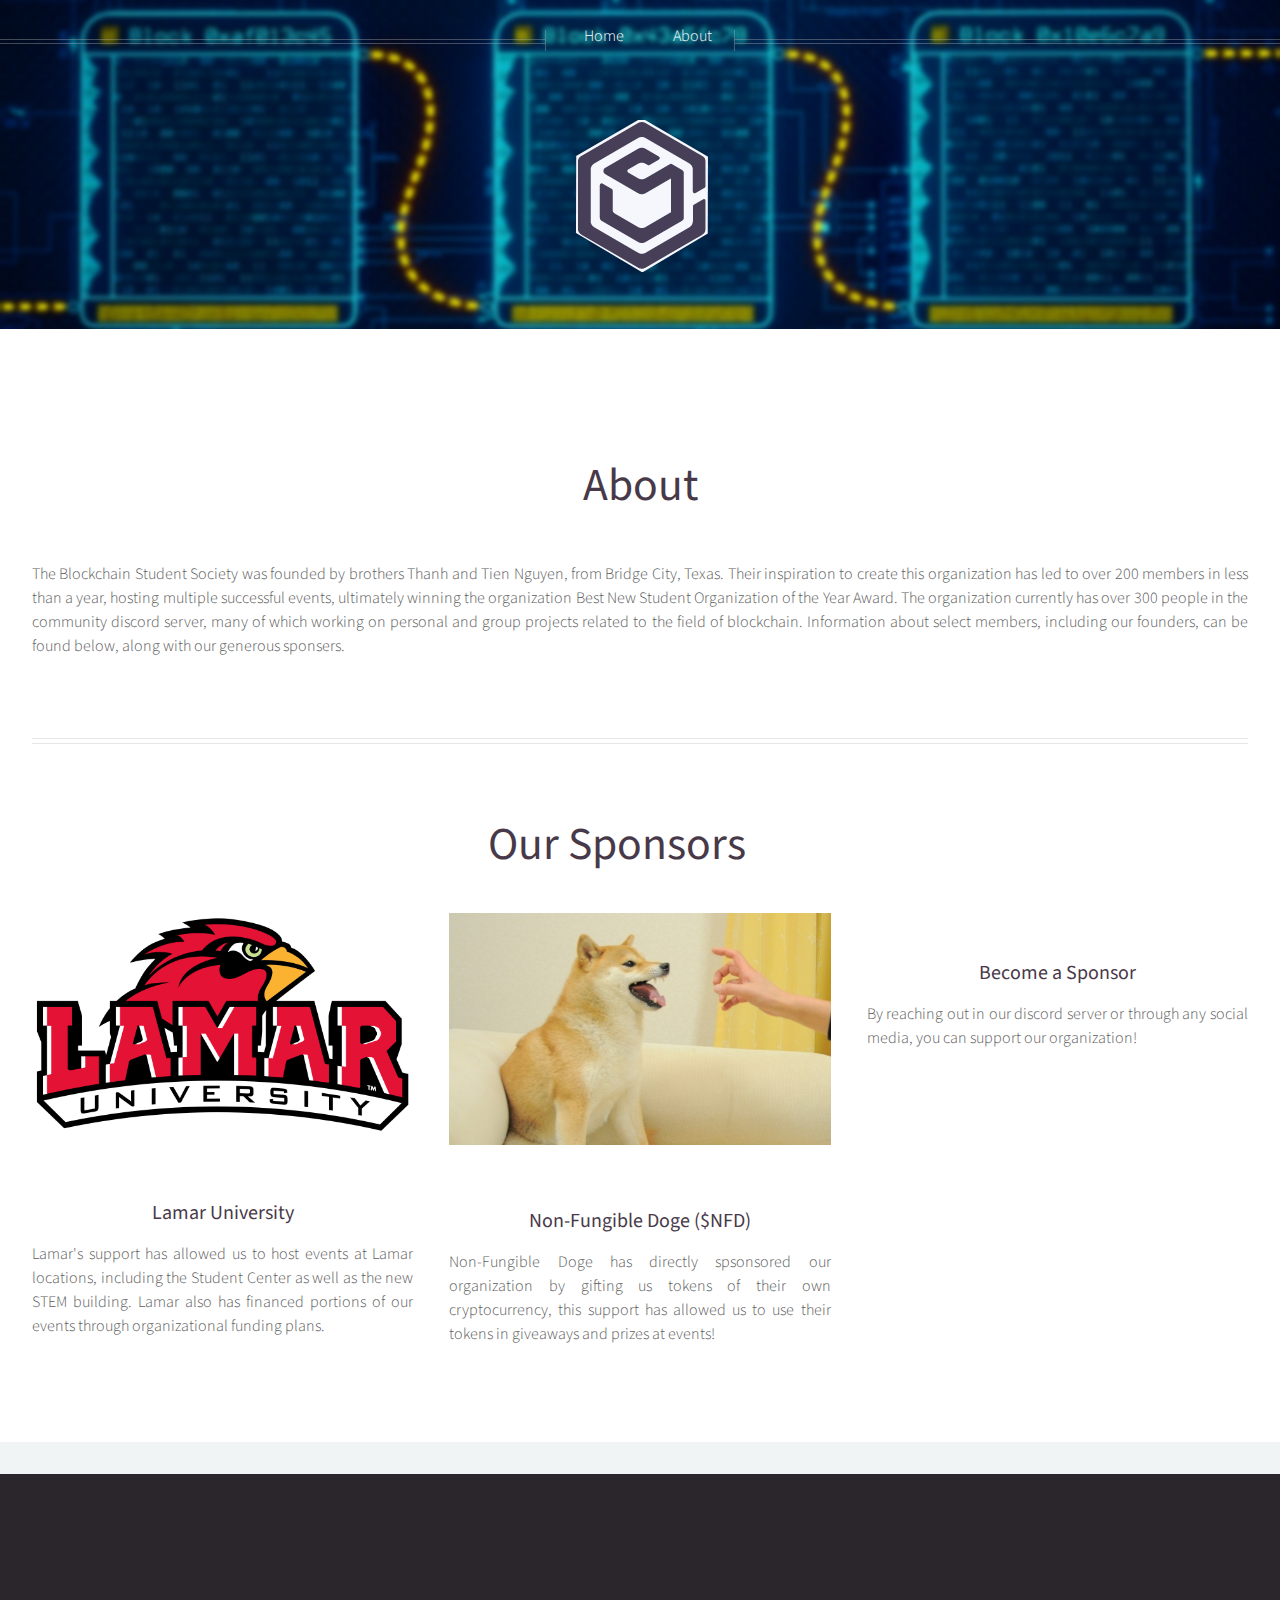
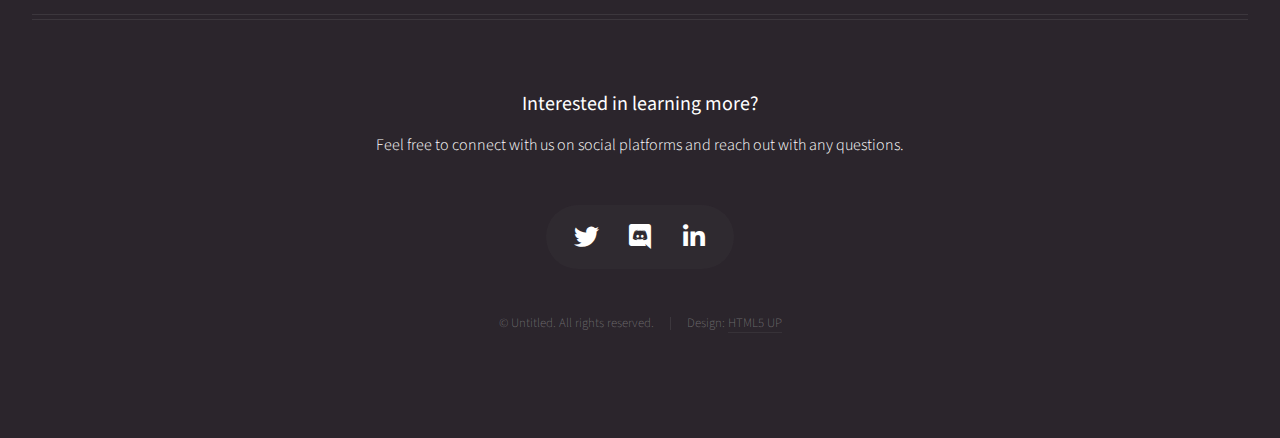
==== aboutPage.html @ ff47996e "updated about page" ====
<!DOCTYPE HTML>
<!--
	Helios by HTML5 UP
	html5up.net | @ajlkn
	Free for personal and commercial use under the CCA 3.0 license (html5up.net/license)
-->
<html>
	<head>
		<title>Blockchain Student Society</title>
		<meta charset="utf-8" />
		<meta name="viewport" content="width=device-width, initial-scale=1, user-scalable=no" />
		<link rel="stylesheet" href="assets/css/main.css" />
		<noscript><link rel="stylesheet" href="assets/css/noscript.css" /></noscript>
	</head>
	<body class="no-sidebar is-preload">
		<div id="page-wrapper">

			<!-- Header -->
				<div id="header">

					<!-- Inner -->
						<div class="inner">
							<header>
								<h1><a href="index.html" id="logo"><img src="images/BSSlogo.png"></a></h1>
							</header>
						</div>

					<!-- Nav -->
					<nav id="nav">
						<ul>
							<li><a href="index.html">Home</a></li>
							<!--<li>
								<a href="#">Dropdown</a>
								<ul>
									<li><a href="#">Lorem ipsum dolor</a></li>
									<li><a href="#">Magna phasellus</a></li>
									<li><a href="#">Etiam dolore nisl</a></li>
									<li>
										<a href="#">And a submenu &hellip;</a>
										<ul>
											<li><a href="#">Lorem ipsum dolor</a></li>
											<li><a href="#">Phasellus consequat</a></li>
											<li><a href="#">Magna phasellus</a></li>
											<li><a href="#">Etiam dolore nisl</a></li>
										</ul>
									</li>
									<li><a href="#">Veroeros feugiat</a></li>
								</ul>
							</li>-->
							<!-- UNCOMMENT THE NEXT TWO LINES TO ADD NEW PAGES
							<li><a href="projectPage.html">Projects</a></li>
							<li><a href="communityPage.html">Community</a></li>-->
							<li><a href="aboutPage.html">About</a></li>
						</ul>
					</nav>

				</div>

			<!-- Main -->
				<div class="wrapper style1">

					<div class="container">
						<article id="main" class="special">
							<header>
								<h2><a>About</a></h2>
								<p></p>
							</header>



							<!-- UN COMMENT NEXT PART TO ADD BIG PICTURE OF US WITH AWARD - Dalton :) -->

							<!--<a href="#" class="image featured"><img src="images/pic06.jpg" alt="" /></a>-->






							<!--<header>
								<h3>Ultrices tempor sagittis nisl</h3>
							</header>-->
							<p>
								The Blockchain Student Society was founded by brothers Thanh and Tien Nguyen, from Bridge City, Texas. 
								Their inspiration to create this organization has led to over 200 members in less than a year, hosting multiple 
								successful events, ultimately winning the organization Best New Student Organization of the Year Award. The organization 
								currently has over 300 people in the community discord server, many of which working on personal and group projects related
								to the field of blockchain. Information about select members, including our founders, can be found below, along with our 
								generous sponsers.
							</p>
							<!--<section>
								
								<p>
									Nascetur volutpat nibh ullamcorper vivamus at purus. Cursus ultrices porttitor sollicitudin imperdiet
									at pretium tellus in euismod a integer sodales neque. Nibh quis dui quis mattis eget imperdiet venenatis
									feugiat. Neque primis ligula cum erat aenean tristique luctus risus ipsum praesent iaculis. Fermentum elit
									fringilla consequat dis arcu. Pellentesque mus tempor vitae pretium sodales porttitor lacus. Phasellus
									egestas odio nisl duis sociis purus faucibus morbi. Eget massa mus etiam sociis pharetra magna.
								</p>
								<p>
									Eleifend auctor turpis magnis sed porta nisl pretium. Aenean suspendisse nulla eget sed etiam parturient
									orci cursus nibh. Quisque eu nec neque felis laoreet diam morbi egestas. Dignissim cras rutrum consectetur
									ut penatibus fermentum nibh erat malesuada varius.
								</p>
							</section>
							<section>
								<header>
									<h3>Augue euismod feugiat tempus</h3>
								</header>
								<p>
									Pretium tellus in euismod a integer sodales neque. Nibh quis dui quis mattis eget imperdiet venenatis
									feugiat. Neque primis ligula cum erat aenean tristique luctus risus ipsum praesent iaculis. Fermentum elit
									ut nunc urna volutpat donec cubilia commodo risus morbi. Lobortis vestibulum velit malesuada ante
									egestas odio nisl duis sociis purus faucibus morbi. Eget massa mus etiam sociis pharetra magna.
								</p>
							</section> -->
						</article>
						
						<hr />

						<h2><a id="sponsor-label">Our Sponsors</a></h2>
						<p><br/></p>
						<div class="row">
							<article class="col-4 col-12-mobile special">
								
								<a href="https://www.lamar.edu" class="image featured"><img src="images/Lamar_Cardinals_logo.png" alt="" /></a>
								<header>
									<h3><a href="https://www.lamar.edu">Lamar University</a></h3>
								</header>
								<p>
									Lamar's support has allowed us to host events at Lamar locations, including the Student Center as well
									as the new STEM building. Lamar also has financed portions of our events through organizational funding plans.
								</p>
							</article>
							<article class="col-4 col-12-mobile special">
								<a href="https://fractional.art/vaults/0xDFDb7f72c1F195C5951a234e8DB9806EB0635346" class="image featured"><img src="updateImages/mediumpostPic.jpeg" alt="" /></a>
								<header>
									<h3><a href="https://fractional.art/vaults/0xDFDb7f72c1F195C5951a234e8DB9806EB0635346">Non-Fungible Doge ($NFD)</a></h3>
								</header>
								<p>
									Non-Fungible Doge has directly spsonsored our organization by gifting us tokens of their own 
									cryptocurrency, this support has allowed us to use their tokens in giveaways and prizes at events!
								</p>
							</article>
							<article class="col-4 col-12-mobile special">
								<!--<a href="#" class="image featured"><img src="images/pic09.jpg" alt="" /></a>--><br/><br/>
								<header>
									<h3><a>Become a Sponsor</a></h3>
								</header>
								<p>
									By reaching out in our discord server or through any social media, you can support our organization!
								</p>
							</article>
						</div>
					</div>

				</div>

			<!-- Footer -->
				<div id="footer">
					<div class="container">
						<div class="row">

							<!-- Tweets SAME COMMENT AS NEXT SECTION
								<section class="col-4 col-12-mobile">
									<header>
										<h2 class="icon brands fa-twitter circled"><span class="label">Tweets</span></h2>
									</header>
									<ul class="divided">
										<li>
											<article class="tweet">
												Amet nullam fringilla nibh nulla convallis tique ante sociis accumsan.
												<span class="timestamp">5 minutes ago</span>
											</article>
										</li>
										<li>
											<article class="tweet">
												Hendrerit rutrum quisque.
												<span class="timestamp">30 minutes ago</span>
											</article>
										</li>
										<li>
											<article class="tweet">
												Curabitur donec nulla massa laoreet nibh. Lorem praesent montes.
												<span class="timestamp">3 hours ago</span>
											</article>
										</li>
										<li>
											<article class="tweet">
												Lacus natoque cras rhoncus curae dignissim ultricies. Convallis orci aliquet.
												<span class="timestamp">5 hours ago</span>
											</article>
										</li>
									</ul>
								</section>-->
							
							<!-- Posts NOT NECESSARILY USEFUL IN OUT CONTEXT YET - WOULD NEED CONSTANT MANAGEMENT (DALTON)
								<section class="col-4 col-12-mobile">
									<header>
										<h2 class="icon solid fa-file circled"><span class="label">Posts</span></h2>
									</header>
									<ul class="divided">
										<li>
											<article class="post stub">
												<header>
													<h3><a href="#">Nisl fermentum integer</a></h3>
												</header>
												<span class="timestamp">3 hours ago</span>
											</article>
										</li>
										<li>
											<article class="post stub">
												<header>
													<h3><a href="#">Phasellus portitor lorem</a></h3>
												</header>
												<span class="timestamp">6 hours ago</span>
											</article>
										</li>
										<li>
											<article class="post stub">
												<header>
													<h3><a href="#">Magna tempus consequat</a></h3>
												</header>
												<span class="timestamp">Yesterday</span>
											</article>
										</li>
										<li>
											<article class="post stub">
												<header>
													<h3><a href="#">Feugiat lorem ipsum</a></h3>
												</header>
												<span class="timestamp">2 days ago</span>
											</article>
										</li>
									</ul>
								</section>-->

							<!-- Photos COMMENTED OUT UNTIL WE HAVE MORE PICS
								<section class="col-4 col-12-mobile">
									<header>
										<h2 class="icon solid fa-camera circled"><span class="label">Photos</span></h2>
									</header>
									<div class="row gtr-25">
										<div class="col-6">
											<a href="#" class="image fit"><img src="images/pic10.jpg" alt="" /></a>
										</div>
										<div class="col-6">
											<a href="#" class="image fit"><img src="images/pic11.jpg" alt="" /></a>
										</div>
										<div class="col-6">
											<a href="#" class="image fit"><img src="images/pic12.jpg" alt="" /></a>
										</div>
										<div class="col-6">
											<a href="#" class="image fit"><img src="images/pic13.jpg" alt="" /></a>
										</div>
										<div class="col-6">
											<a href="#" class="image fit"><img src="images/pic14.jpg" alt="" /></a>
										</div>
										<div class="col-6">
											<a href="#" class="image fit"><img src="images/pic15.jpg" alt="" /></a>
										</div>
									</div>
								</section>-->

						</div>
						<hr />
						<div class="row">
							<div class="col-12">

								<!-- Contact -->
								<section class="contact">
									<header>
										<h3>Interested in learning more?</h3>
									</header>
									<p>Feel free to connect with us on social platforms and reach out with any questions.</p>
									<ul class="icons">
										<li><a href="https://twitter.com/BSS_Epoch0" class="icon brands fa-twitter"><span class="label">Twitter</span></a></li>
										<li><a href="https://discord.gg/ZNnqHuXAvJ" class="icon brands fa-discord"><span class="label">Discord</span></a></li>
										<!--<li><a href="#" class="icon brands fa-instagram"><span class="label">Instagram</span></a></li>-->
										<li><a href="https://www.linkedin.com/company/blockchain-student-society/" class="icon brands fa-linkedin-in"><span class="label">Linkedin</span></a></li>
									</ul>
								</section>

								<!-- Copyright -->
									<div class="copyright">
										<ul class="menu">
											<li>&copy; Untitled. All rights reserved.</li><li>Design: <a href="http://html5up.net">HTML5 UP</a></li>
										</ul>
									</div>

							</div>

						</div>
					</div>
				</div>

		</div>

		<!-- Scripts -->
			<script src="assets/js/jquery.min.js"></script>
			<script src="assets/js/jquery.dropotron.min.js"></script>
			<script src="assets/js/jquery.scrolly.min.js"></script>
			<script src="assets/js/jquery.scrollex.min.js"></script>
			<script src="assets/js/browser.min.js"></script>
			<script src="assets/js/breakpoints.min.js"></script>
			<script src="assets/js/util.js"></script>
			<script src="assets/js/main.js"></script>

	</body>
</html>
---- assets/css/main.css ----
@import url("https://fonts.googleapis.com/css?family=Source+Sans+Pro:300,300italic,400,400italic,600");
@import url("fontawesome-all.min.css");

/*
	Helios by HTML5 UP
	html5up.net | @ajlkn
	Free for personal and commercial use under the CCA 3.0 license (html5up.net/license)
*/

html, body, div, span, applet, object,
iframe, h1, h2, h3, h4, h5, h6, p, blockquote,
pre, a, abbr, acronym, address, big, cite,
code, del, dfn, em, img, ins, kbd, q, s, samp,
small, strike, strong, sub, sup, tt, var, b,
u, i, center, dl, dt, dd, ol, ul, li, fieldset,
form, label, legend, table, caption, tbody,
tfoot, thead, tr, th, td, article, aside,
canvas, details, embed, figure, figcaption,
footer, header, hgroup, menu, nav, output, ruby,
section, summary, time, mark, audio, video {
	margin: 0;
	padding: 0;
	border: 0;
	font-size: 100%;
	font: inherit;
	vertical-align: baseline;}

article, aside, details, figcaption, figure,
footer, header, hgroup, menu, nav, section {
	display: block;}

body {
	line-height: 1;
}

ol, ul {
	list-style: none;
}

blockquote, q {
	quotes: none;
}

	blockquote:before, blockquote:after, q:before, q:after {
		content: '';
		content: none;
	}

table {
	border-collapse: collapse;
	border-spacing: 0;
}

body {
	-webkit-text-size-adjust: none;
}

mark {
	background-color: transparent;
	color: inherit;
}

input::-moz-focus-inner {
	border: 0;
	padding: 0;
}

input, select, textarea {
	-moz-appearance: none;
	-webkit-appearance: none;
	-ms-appearance: none;
	appearance: none;
}

#sponsor-label {
	text-align: center;
	padding-left: 37.5%;
}

/* Basic */

	html {
		box-sizing: border-box;
	}

	*, *:before, *:after {
		box-sizing: inherit;
	}

	body {
		background: #f0f4f4;
		color: #5b5b5b;
		font-size: 15pt;
		line-height: 1.85em;
		font-family: 'Source Sans Pro', sans-serif;
		font-weight: 300;
	}

		body.is-preload *, body.is-preload *:before, body.is-preload *:after {
			
			moz-animation: none !important;
			-webkit-animation: none !important;
			-ms-animation: none !important;
			animation: none !important;
			-moz-transition: none !important;
			-webkit-transition: none !important;
			-ms-transition: none !important;
			transition: none !important;
			
		}

	input, textarea, select {
		font-size: 15pt;
		line-height: 1.85em;
		font-family: 'Source Sans Pro', sans-serif;
		font-weight: 300;
	}

	h1, h2, h3, h4, h5, h6 {
		font-weight: 400;
		color: #483949;
		line-height: 1.25em;
	}

	h1 a, h2 a, h3 a, h4 a, h5 a, h6 a {
		color: inherit;
		text-decoration: none;
		border-bottom-color: transparent;
	}

	h1 strong, h2 strong, h3 strong, h4 strong, h5 strong, h6 strong {
		font-weight: 600;
	}

	h2 {
		font-size: 2.85em;
	}

	h3 {
		font-size: 1.25em;
	}

	h4 {
		font-size: 1em;
		margin: 0 0 0.25em 0;
	}

	strong, b {
		font-weight: 400;
		color: #483949;
	}

	em, i {
		font-style: italic;
	}

	a {
		color: inherit;
		border-bottom: solid 1px rgba(128, 128, 128, 0.15);
		text-decoration: none;
		-moz-transition: background-color 0.35s ease-in-out, color 0.35s ease-in-out, border-bottom-color 0.35s ease-in-out;
		-webkit-transition: background-color 0.35s ease-in-out, color 0.35s ease-in-out, border-bottom-color 0.35s ease-in-out;
		-ms-transition: background-color 0.35s ease-in-out, color 0.35s ease-in-out, border-bottom-color 0.35s ease-in-out;
		transition: background-color 0.35s ease-in-out, color 0.35s ease-in-out, border-bottom-color 0.35s ease-in-out;
	}

		a:hover {
			color: #ef8376;
			border-bottom-color: transparent;
		}

	sub {
		position: relative;
		top: 0.5em;
		font-size: 0.8em;
	}

	sup {
		position: relative;
		top: -0.5em;
		font-size: 0.8em;
	}

	blockquote {
		border-left: solid 0.5em #ddd;
		padding: 1em 0 1em 2em;
		font-style: italic;
	}

	p, ul, ol, dl, table {
		margin-bottom: 1em;
	}

	p {
		text-align: justify;
	}

	br.clear {
		clear: both;
	}

	hr {
		position: relative;
		display: block;
		border: 0;
		top: 4.5em;
		margin-bottom: 9em;
		height: 6px;
		border-top: solid 1px rgba(128, 128, 128, 0.2);
		border-bottom: solid 1px rgba(128, 128, 128, 0.2);
	}

		hr:before, hr:after {
			content: '';
			position: absolute;
			top: -8px;
			display: block;
			width: 1px;
			height: 21px;
			background: rgba(128, 128, 128, 0.2);
		}

		hr:before {
			left: -1px;
		}

		hr:after {
			right: -1px;
		}

	.timestamp {
		color: rgba(128, 128, 128, 0.75);
		font-size: 0.8em;
	}

/* Container */

	.container {
		margin: 0 auto;
		max-width: 100%;
		width: 1400px;
	}

		@media screen and (max-width: 1680px) {

			.container {
				width: 1200px;
			}

		}

		@media screen and (max-width: 1280px) {

			.container {
				width: 100%;
			}

		}

		@media screen and (max-width: 960px) {

			.container {
				width: 100%;
			}

		}

		@media screen and (max-width: 840px) {

			.container {
				width: 100%;
			}

		}

		@media screen and (max-width: 736px) {

			.container {
				width: 100%;
			}

		}

/* Row */

	.row {
		display: flex;
		flex-wrap: wrap;
		box-sizing: border-box;
		align-items: stretch;
	}

		.row > * {
			box-sizing: border-box;
		}

		.row.gtr-uniform > * > :last-child {
			margin-bottom: 0;
		}

		.row.aln-left {
			justify-content: flex-start;
		}

		.row.aln-center {
			justify-content: center;
		}

		.row.aln-right {
			justify-content: flex-end;
		}

		.row.aln-top {
			align-items: flex-start;
		}

		.row.aln-middle {
			align-items: center;
		}

		.row.aln-bottom {
			align-items: flex-end;
		}

		.row > .imp {
			order: -1;
		}

		.row > .col-1 {
			width: 8.33333%;
		}

		.row > .off-1 {
			margin-left: 8.33333%;
		}

		.row > .col-2 {
			width: 16.66667%;
		}

		.row > .off-2 {
			margin-left: 16.66667%;
		}

		.row > .col-3 {
			width: 25%;
		}

		.row > .off-3 {
			margin-left: 25%;
		}

		.row > .col-4 {
			width: 33.33333%;
		}

		.row > .off-4 {
			margin-left: 33.33333%;
		}

		.row > .col-5 {
			width: 41.66667%;
		}

		.row > .off-5 {
			margin-left: 41.66667%;
		}

		.row > .col-6 {
			width: 50%;
		}

		.row > .off-6 {
			margin-left: 50%;
		}

		.row > .col-7 {
			width: 58.33333%;
		}

		.row > .off-7 {
			margin-left: 58.33333%;
		}

		.row > .col-8 {
			width: 66.66667%;
		}

		.row > .off-8 {
			margin-left: 66.66667%;
		}

		.row > .col-9 {
			width: 75%;
		}

		.row > .off-9 {
			margin-left: 75%;
		}

		.row > .col-10 {
			width: 83.33333%;
		}

		.row > .off-10 {
			margin-left: 83.33333%;
		}

		.row > .col-11 {
			width: 91.66667%;
		}

		.row > .off-11 {
			margin-left: 91.66667%;
		}

		.row > .col-12 {
			width: 100%;
		}

		.row > .off-12 {
			margin-left: 100%;
		}

		.row.gtr-0 {
			margin-top: 0px;
			margin-left: 0px;
		}

			.row.gtr-0 > * {
				padding: 0px 0 0 0px;
			}

			.row.gtr-0.gtr-uniform {
				margin-top: 0px;
			}

				.row.gtr-0.gtr-uniform > * {
					padding-top: 0px;
				}

		.row.gtr-25 {
			margin-top: -10px;
			margin-left: -10px;
		}

			.row.gtr-25 > * {
				padding: 10px 0 0 10px;
			}

			.row.gtr-25.gtr-uniform {
				margin-top: -10px;
			}

				.row.gtr-25.gtr-uniform > * {
					padding-top: 10px;
				}

		.row.gtr-50 {
			margin-top: -20px;
			margin-left: -20px;
		}

			.row.gtr-50 > * {
				padding: 20px 0 0 20px;
			}

			.row.gtr-50.gtr-uniform {
				margin-top: -20px;
			}

				.row.gtr-50.gtr-uniform > * {
					padding-top: 20px;
				}

		.row {
			margin-top: -40px;
			margin-left: -40px;
		}

			.row > * {
				padding: 40px 0 0 40px;
			}

			.row.gtr-uniform {
				margin-top: -40px;
			}

				.row.gtr-uniform > * {
					padding-top: 40px;
				}

		.row.gtr-150 {
			margin-top: -60px;
			margin-left: -60px;
		}

			.row.gtr-150 > * {
				padding: 60px 0 0 60px;
			}

			.row.gtr-150.gtr-uniform {
				margin-top: -60px;
			}

				.row.gtr-150.gtr-uniform > * {
					padding-top: 60px;
				}

		.row.gtr-200 {
			margin-top: -80px;
			margin-left: -80px;
		}

			.row.gtr-200 > * {
				padding: 80px 0 0 80px;
			}

			.row.gtr-200.gtr-uniform {
				margin-top: -80px;
			}

				.row.gtr-200.gtr-uniform > * {
					padding-top: 80px;
				}

		@media screen and (max-width: 1680px) {

			.row {
				display: flex;
				flex-wrap: wrap;
				box-sizing: border-box;
				align-items: stretch;
			}

				.row > * {
					box-sizing: border-box;
				}

				.row.gtr-uniform > * > :last-child {
					margin-bottom: 0;
				}

				.row.aln-left {
					justify-content: flex-start;
				}

				.row.aln-center {
					justify-content: center;
				}

				.row.aln-right {
					justify-content: flex-end;
				}

				.row.aln-top {
					align-items: flex-start;
				}

				.row.aln-middle {
					align-items: center;
				}

				.row.aln-bottom {
					align-items: flex-end;
				}

				.row > .imp-wide {
					order: -1;
				}

				.row > .col-1-wide {
					width: 8.33333%;
				}

				.row > .off-1-wide {
					margin-left: 8.33333%;
				}

				.row > .col-2-wide {
					width: 16.66667%;
				}

				.row > .off-2-wide {
					margin-left: 16.66667%;
				}

				.row > .col-3-wide {
					width: 25%;
				}

				.row > .off-3-wide {
					margin-left: 25%;
				}

				.row > .col-4-wide {
					width: 33.33333%;
				}

				.row > .off-4-wide {
					margin-left: 33.33333%;
				}

				.row > .col-5-wide {
					width: 41.66667%;
				}

				.row > .off-5-wide {
					margin-left: 41.66667%;
				}

				.row > .col-6-wide {
					width: 50%;
				}

				.row > .off-6-wide {
					margin-left: 50%;
				}

				.row > .col-7-wide {
					width: 58.33333%;
				}

				.row > .off-7-wide {
					margin-left: 58.33333%;
				}

				.row > .col-8-wide {
					width: 66.66667%;
				}

				.row > .off-8-wide {
					margin-left: 66.66667%;
				}

				.row > .col-9-wide {
					width: 75%;
				}

				.row > .off-9-wide {
					margin-left: 75%;
				}

				.row > .col-10-wide {
					width: 83.33333%;
				}

				.row > .off-10-wide {
					margin-left: 83.33333%;
				}

				.row > .col-11-wide {
					width: 91.66667%;
				}

				.row > .off-11-wide {
					margin-left: 91.66667%;
				}

				.row > .col-12-wide {
					width: 100%;
				}

				.row > .off-12-wide {
					margin-left: 100%;
				}

				.row.gtr-0 {
					margin-top: 0px;
					margin-left: 0px;
				}

					.row.gtr-0 > * {
						padding: 0px 0 0 0px;
					}

					.row.gtr-0.gtr-uniform {
						margin-top: 0px;
					}

						.row.gtr-0.gtr-uniform > * {
							padding-top: 0px;
						}

				.row.gtr-25 {
					margin-top: -10px;
					margin-left: -10px;
				}

					.row.gtr-25 > * {
						padding: 10px 0 0 10px;
					}

					.row.gtr-25.gtr-uniform {
						margin-top: -10px;
					}

						.row.gtr-25.gtr-uniform > * {
							padding-top: 10px;
						}

				.row.gtr-50 {
					margin-top: -20px;
					margin-left: -20px;
				}

					.row.gtr-50 > * {
						padding: 20px 0 0 20px;
					}

					.row.gtr-50.gtr-uniform {
						margin-top: -20px;
					}

						.row.gtr-50.gtr-uniform > * {
							padding-top: 20px;
						}

				.row {
					margin-top: -40px;
					margin-left: -40px;
				}

					.row > * {
						padding: 40px 0 0 40px;
					}

					.row.gtr-uniform {
						margin-top: -40px;
					}

						.row.gtr-uniform > * {
							padding-top: 40px;
						}

				.row.gtr-150 {
					margin-top: -60px;
					margin-left: -60px;
				}

					.row.gtr-150 > * {
						padding: 60px 0 0 60px;
					}

					.row.gtr-150.gtr-uniform {
						margin-top: -60px;
					}

						.row.gtr-150.gtr-uniform > * {
							padding-top: 60px;
						}

				.row.gtr-200 {
					margin-top: -80px;
					margin-left: -80px;
				}

					.row.gtr-200 > * {
						padding: 80px 0 0 80px;
					}

					.row.gtr-200.gtr-uniform {
						margin-top: -80px;
					}

						.row.gtr-200.gtr-uniform > * {
							padding-top: 80px;
						}

		}

		@media screen and (max-width: 1280px) {

			.row {
				display: flex;
				flex-wrap: wrap;
				box-sizing: border-box;
				align-items: stretch;
			}

				.row > * {
					box-sizing: border-box;
				}

				.row.gtr-uniform > * > :last-child {
					margin-bottom: 0;
				}

				.row.aln-left {
					justify-content: flex-start;
				}

				.row.aln-center {
					justify-content: center;
				}

				.row.aln-right {
					justify-content: flex-end;
				}

				.row.aln-top {
					align-items: flex-start;
				}

				.row.aln-middle {
					align-items: center;
				}

				.row.aln-bottom {
					align-items: flex-end;
				}

				.row > .imp-normal {
					order: -1;
				}

				.row > .col-1-normal {
					width: 8.33333%;
				}

				.row > .off-1-normal {
					margin-left: 8.33333%;
				}

				.row > .col-2-normal {
					width: 16.66667%;
				}

				.row > .off-2-normal {
					margin-left: 16.66667%;
				}

				.row > .col-3-normal {
					width: 25%;
				}

				.row > .off-3-normal {
					margin-left: 25%;
				}

				.row > .col-4-normal {
					width: 33.33333%;
				}

				.row > .off-4-normal {
					margin-left: 33.33333%;
				}

				.row > .col-5-normal {
					width: 41.66667%;
				}

				.row > .off-5-normal {
					margin-left: 41.66667%;
				}

				.row > .col-6-normal {
					width: 50%;
				}

				.row > .off-6-normal {
					margin-left: 50%;
				}

				.row > .col-7-normal {
					width: 58.33333%;
				}

				.row > .off-7-normal {
					margin-left: 58.33333%;
				}

				.row > .col-8-normal {
					width: 66.66667%;
				}

				.row > .off-8-normal {
					margin-left: 66.66667%;
				}

				.row > .col-9-normal {
					width: 75%;
				}

				.row > .off-9-normal {
					margin-left: 75%;
				}

				.row > .col-10-normal {
					width: 83.33333%;
				}

				.row > .off-10-normal {
					margin-left: 83.33333%;
				}

				.row > .col-11-normal {
					width: 91.66667%;
				}

				.row > .off-11-normal {
					margin-left: 91.66667%;
				}

				.row > .col-12-normal {
					width: 100%;
				}

				.row > .off-12-normal {
					margin-left: 100%;
				}

				.row.gtr-0 {
					margin-top: 0px;
					margin-left: 0px;
				}

					.row.gtr-0 > * {
						padding: 0px 0 0 0px;
					}

					.row.gtr-0.gtr-uniform {
						margin-top: 0px;
					}

						.row.gtr-0.gtr-uniform > * {
							padding-top: 0px;
						}

				.row.gtr-25 {
					margin-top: -9px;
					margin-left: -9px;
				}

					.row.gtr-25 > * {
						padding: 9px 0 0 9px;
					}

					.row.gtr-25.gtr-uniform {
						margin-top: -9px;
					}

						.row.gtr-25.gtr-uniform > * {
							padding-top: 9px;
						}

				.row.gtr-50 {
					margin-top: -18px;
					margin-left: -18px;
				}

					.row.gtr-50 > * {
						padding: 18px 0 0 18px;
					}

					.row.gtr-50.gtr-uniform {
						margin-top: -18px;
					}

						.row.gtr-50.gtr-uniform > * {
							padding-top: 18px;
						}

				.row {
					margin-top: -36px;
					margin-left: -36px;
				}

					.row > * {
						padding: 36px 0 0 36px;
					}

					.row.gtr-uniform {
						margin-top: -36px;
					}

						.row.gtr-uniform > * {
							padding-top: 36px;
						}

				.row.gtr-150 {
					margin-top: -54px;
					margin-left: -54px;
				}

					.row.gtr-150 > * {
						padding: 54px 0 0 54px;
					}

					.row.gtr-150.gtr-uniform {
						margin-top: -54px;
					}

						.row.gtr-150.gtr-uniform > * {
							padding-top: 54px;
						}

				.row.gtr-200 {
					margin-top: -72px;
					margin-left: -72px;
				}

					.row.gtr-200 > * {
						padding: 72px 0 0 72px;
					}

					.row.gtr-200.gtr-uniform {
						margin-top: -72px;
					}

						.row.gtr-200.gtr-uniform > * {
							padding-top: 72px;
						}

		}

		@media screen and (max-width: 960px) {

			.row {
				display: flex;
				flex-wrap: wrap;
				box-sizing: border-box;
				align-items: stretch;
			}

				.row > * {
					box-sizing: border-box;
				}

				.row.gtr-uniform > * > :last-child {
					margin-bottom: 0;
				}

				.row.aln-left {
					justify-content: flex-start;
				}

				.row.aln-center {
					justify-content: center;
				}

				.row.aln-right {
					justify-content: flex-end;
				}

				.row.aln-top {
					align-items: flex-start;
				}

				.row.aln-middle {
					align-items: center;
				}

				.row.aln-bottom {
					align-items: flex-end;
				}

				.row > .imp-narrow {
					order: -1;
				}

				.row > .col-1-narrow {
					width: 8.33333%;
				}

				.row > .off-1-narrow {
					margin-left: 8.33333%;
				}

				.row > .col-2-narrow {
					width: 16.66667%;
				}

				.row > .off-2-narrow {
					margin-left: 16.66667%;
				}

				.row > .col-3-narrow {
					width: 25%;
				}

				.row > .off-3-narrow {
					margin-left: 25%;
				}

				.row > .col-4-narrow {
					width: 33.33333%;
				}

				.row > .off-4-narrow {
					margin-left: 33.33333%;
				}

				.row > .col-5-narrow {
					width: 41.66667%;
				}

				.row > .off-5-narrow {
					margin-left: 41.66667%;
				}

				.row > .col-6-narrow {
					width: 50%;
				}

				.row > .off-6-narrow {
					margin-left: 50%;
				}

				.row > .col-7-narrow {
					width: 58.33333%;
				}

				.row > .off-7-narrow {
					margin-left: 58.33333%;
				}

				.row > .col-8-narrow {
					width: 66.66667%;
				}

				.row > .off-8-narrow {
					margin-left: 66.66667%;
				}

				.row > .col-9-narrow {
					width: 75%;
				}

				.row > .off-9-narrow {
					margin-left: 75%;
				}

				.row > .col-10-narrow {
					width: 83.33333%;
				}

				.row > .off-10-narrow {
					margin-left: 83.33333%;
				}

				.row > .col-11-narrow {
					width: 91.66667%;
				}

				.row > .off-11-narrow {
					margin-left: 91.66667%;
				}

				.row > .col-12-narrow {
					width: 100%;
				}

				.row > .off-12-narrow {
					margin-left: 100%;
				}

				.row.gtr-0 {
					margin-top: 0px;
					margin-left: 0px;
				}

					.row.gtr-0 > * {
						padding: 0px 0 0 0px;
					}

					.row.gtr-0.gtr-uniform {
						margin-top: 0px;
					}

						.row.gtr-0.gtr-uniform > * {
							padding-top: 0px;
						}

				.row.gtr-25 {
					margin-top: -8px;
					margin-left: -8px;
				}

					.row.gtr-25 > * {
						padding: 8px 0 0 8px;
					}

					.row.gtr-25.gtr-uniform {
						margin-top: -8px;
					}

						.row.gtr-25.gtr-uniform > * {
							padding-top: 8px;
						}

				.row.gtr-50 {
					margin-top: -16px;
					margin-left: -16px;
				}

					.row.gtr-50 > * {
						padding: 16px 0 0 16px;
					}

					.row.gtr-50.gtr-uniform {
						margin-top: -16px;
					}

						.row.gtr-50.gtr-uniform > * {
							padding-top: 16px;
						}

				.row {
					margin-top: -32px;
					margin-left: -32px;
				}

					.row > * {
						padding: 32px 0 0 32px;
					}

					.row.gtr-uniform {
						margin-top: -32px;
					}

						.row.gtr-uniform > * {
							padding-top: 32px;
						}

				.row.gtr-150 {
					margin-top: -48px;
					margin-left: -48px;
				}

					.row.gtr-150 > * {
						padding: 48px 0 0 48px;
					}

					.row.gtr-150.gtr-uniform {
						margin-top: -48px;
					}

						.row.gtr-150.gtr-uniform > * {
							padding-top: 48px;
						}

				.row.gtr-200 {
					margin-top: -64px;
					margin-left: -64px;
				}

					.row.gtr-200 > * {
						padding: 64px 0 0 64px;
					}

					.row.gtr-200.gtr-uniform {
						margin-top: -64px;
					}

						.row.gtr-200.gtr-uniform > * {
							padding-top: 64px;
						}

		}

		@media screen and (max-width: 840px) {

			.row {
				display: flex;
				flex-wrap: wrap;
				box-sizing: border-box;
				align-items: stretch;
			}

				.row > * {
					box-sizing: border-box;
				}

				.row.gtr-uniform > * > :last-child {
					margin-bottom: 0;
				}

				.row.aln-left {
					justify-content: flex-start;
				}

				.row.aln-center {
					justify-content: center;
				}

				.row.aln-right {
					justify-content: flex-end;
				}

				.row.aln-top {
					align-items: flex-start;
				}

				.row.aln-middle {
					align-items: center;
				}

				.row.aln-bottom {
					align-items: flex-end;
				}

				.row > .imp-narrower {
					order: -1;
				}

				.row > .col-1-narrower {
					width: 8.33333%;
				}

				.row > .off-1-narrower {
					margin-left: 8.33333%;
				}

				.row > .col-2-narrower {
					width: 16.66667%;
				}

				.row > .off-2-narrower {
					margin-left: 16.66667%;
				}

				.row > .col-3-narrower {
					width: 25%;
				}

				.row > .off-3-narrower {
					margin-left: 25%;
				}

				.row > .col-4-narrower {
					width: 33.33333%;
				}

				.row > .off-4-narrower {
					margin-left: 33.33333%;
				}

				.row > .col-5-narrower {
					width: 41.66667%;
				}

				.row > .off-5-narrower {
					margin-left: 41.66667%;
				}

				.row > .col-6-narrower {
					width: 50%;
				}

				.row > .off-6-narrower {
					margin-left: 50%;
				}

				.row > .col-7-narrower {
					width: 58.33333%;
				}

				.row > .off-7-narrower {
					margin-left: 58.33333%;
				}

				.row > .col-8-narrower {
					width: 66.66667%;
				}

				.row > .off-8-narrower {
					margin-left: 66.66667%;
				}

				.row > .col-9-narrower {
					width: 75%;
				}

				.row > .off-9-narrower {
					margin-left: 75%;
				}

				.row > .col-10-narrower {
					width: 83.33333%;
				}

				.row > .off-10-narrower {
					margin-left: 83.33333%;
				}

				.row > .col-11-narrower {
					width: 91.66667%;
				}

				.row > .off-11-narrower {
					margin-left: 91.66667%;
				}

				.row > .col-12-narrower {
					width: 100%;
				}

				.row > .off-12-narrower {
					margin-left: 100%;
				}

				.row.gtr-0 {
					margin-top: 0px;
					margin-left: 0px;
				}

					.row.gtr-0 > * {
						padding: 0px 0 0 0px;
					}

					.row.gtr-0.gtr-uniform {
						margin-top: 0px;
					}

						.row.gtr-0.gtr-uniform > * {
							padding-top: 0px;
						}

				.row.gtr-25 {
					margin-top: -8px;
					margin-left: -8px;
				}

					.row.gtr-25 > * {
						padding: 8px 0 0 8px;
					}

					.row.gtr-25.gtr-uniform {
						margin-top: -8px;
					}

						.row.gtr-25.gtr-uniform > * {
							padding-top: 8px;
						}

				.row.gtr-50 {
					margin-top: -16px;
					margin-left: -16px;
				}

					.row.gtr-50 > * {
						padding: 16px 0 0 16px;
					}

					.row.gtr-50.gtr-uniform {
						margin-top: -16px;
					}

						.row.gtr-50.gtr-uniform > * {
							padding-top: 16px;
						}

				.row {
					margin-top: -32px;
					margin-left: -32px;
				}

					.row > * {
						padding: 32px 0 0 32px;
					}

					.row.gtr-uniform {
						margin-top: -32px;
					}

						.row.gtr-uniform > * {
							padding-top: 32px;
						}

				.row.gtr-150 {
					margin-top: -48px;
					margin-left: -48px;
				}

					.row.gtr-150 > * {
						padding: 48px 0 0 48px;
					}

					.row.gtr-150.gtr-uniform {
						margin-top: -48px;
					}

						.row.gtr-150.gtr-uniform > * {
							padding-top: 48px;
						}

				.row.gtr-200 {
					margin-top: -64px;
					margin-left: -64px;
				}

					.row.gtr-200 > * {
						padding: 64px 0 0 64px;
					}

					.row.gtr-200.gtr-uniform {
						margin-top: -64px;
					}

						.row.gtr-200.gtr-uniform > * {
							padding-top: 64px;
						}

		}

		@media screen and (max-width: 736px) {

			.row {
				display: flex;
				flex-wrap: wrap;
				box-sizing: border-box;
				align-items: stretch;
			}

				.row > * {
					box-sizing: border-box;
				}

				.row.gtr-uniform > * > :last-child {
					margin-bottom: 0;
				}

				.row.aln-left {
					justify-content: flex-start;
				}

				.row.aln-center {
					justify-content: center;
				}

				.row.aln-right {
					justify-content: flex-end;
				}

				.row.aln-top {
					align-items: flex-start;
				}

				.row.aln-middle {
					align-items: center;
				}

				.row.aln-bottom {
					align-items: flex-end;
				}

				.row > .imp-mobile {
					order: -1;
				}

				.row > .col-1-mobile {
					width: 8.33333%;
				}

				.row > .off-1-mobile {
					margin-left: 8.33333%;
				}

				.row > .col-2-mobile {
					width: 16.66667%;
				}

				.row > .off-2-mobile {
					margin-left: 16.66667%;
				}

				.row > .col-3-mobile {
					width: 25%;
				}

				.row > .off-3-mobile {
					margin-left: 25%;
				}

				.row > .col-4-mobile {
					width: 33.33333%;
				}

				.row > .off-4-mobile {
					margin-left: 33.33333%;
				}

				.row > .col-5-mobile {
					width: 41.66667%;
				}

				.row > .off-5-mobile {
					margin-left: 41.66667%;
				}

				.row > .col-6-mobile {
					width: 50%;
				}

				.row > .off-6-mobile {
					margin-left: 50%;
				}

				.row > .col-7-mobile {
					width: 58.33333%;
				}

				.row > .off-7-mobile {
					margin-left: 58.33333%;
				}

				.row > .col-8-mobile {
					width: 66.66667%;
				}

				.row > .off-8-mobile {
					margin-left: 66.66667%;
				}

				.row > .col-9-mobile {
					width: 75%;
				}

				.row > .off-9-mobile {
					margin-left: 75%;
				}

				.row > .col-10-mobile {
					width: 83.33333%;
				}

				.row > .off-10-mobile {
					margin-left: 83.33333%;
				}

				.row > .col-11-mobile {
					width: 91.66667%;
				}

				.row > .off-11-mobile {
					margin-left: 91.66667%;
				}

				.row > .col-12-mobile {
					width: 100%;
				}

				.row > .off-12-mobile {
					margin-left: 100%;
				}

				.row.gtr-0 {
					margin-top: 0px;
					margin-left: 0px;
				}

					.row.gtr-0 > * {
						padding: 0px 0 0 0px;
					}

					.row.gtr-0.gtr-uniform {
						margin-top: 0px;
					}

						.row.gtr-0.gtr-uniform > * {
							padding-top: 0px;
						}

				.row.gtr-25 {
					margin-top: -5px;
					margin-left: -5px;
				}

					.row.gtr-25 > * {
						padding: 5px 0 0 5px;
					}

					.row.gtr-25.gtr-uniform {
						margin-top: -5px;
					}

						.row.gtr-25.gtr-uniform > * {
							padding-top: 5px;
						}

				.row.gtr-50 {
					margin-top: -10px;
					margin-left: -10px;
				}

					.row.gtr-50 > * {
						padding: 10px 0 0 10px;
					}

					.row.gtr-50.gtr-uniform {
						margin-top: -10px;
					}

						.row.gtr-50.gtr-uniform > * {
							padding-top: 10px;
						}

				.row {
					margin-top: -20px;
					margin-left: -20px;
				}

					.row > * {
						padding: 20px 0 0 20px;
					}

					.row.gtr-uniform {
						margin-top: -20px;
					}

						.row.gtr-uniform > * {
							padding-top: 20px;
						}

				.row.gtr-150 {
					margin-top: -30px;
					margin-left: -30px;
				}

					.row.gtr-150 > * {
						padding: 30px 0 0 30px;
					}

					.row.gtr-150.gtr-uniform {
						margin-top: -30px;
					}

						.row.gtr-150.gtr-uniform > * {
							padding-top: 30px;
						}

				.row.gtr-200 {
					margin-top: -40px;
					margin-left: -40px;
				}

					.row.gtr-200 > * {
						padding: 40px 0 0 40px;
					}

					.row.gtr-200.gtr-uniform {
						margin-top: -40px;
					}

						.row.gtr-200.gtr-uniform > * {
							padding-top: 40px;
						}

		}

/* Sections/Article */

	section, article {
		margin-bottom: 3em;
	}

		section > :last-child, section:last-child, article > :last-child, article:last-child {
			margin-bottom: 0;
		}

		section.special > header, section.special > footer, article.special > header, article.special > footer {
			text-align: center;
		}

	.row > section, .row > article {
		margin-bottom: 0;
	}

	header {
		margin: 0 0 1em 0;
	}

		header > p {
			display: block;
			font-size: 1.5em;
			margin: 1em 0 2em 0;
			line-height: 1.5em;
			text-align: inherit;
		}

	footer {
		margin: 2.5em 0 0 0;
	}

/* Image */

	.image {
		position: relative;
		display: inline-block;
		border: 0;
		outline: 0;
	}

		.image img {
			display: block;
			width: 100%;
		}

		.image.fit {
			display: block;
			width: 100%;
		}

		.image.featured {
			display: block;
			width: 100%;
			margin: 0 0 4em 0;
		}

		.image.left {
			float: left;
			margin: 0 2em 2em 0;
		}

		.image.centered {
			display: block;
			margin: 0 0 2em 0;
		}

			.image.centered img {
				margin: 0 auto;
				width: auto;
			}

/* List */

	ul {
		list-style: disc;
		padding-left: 1em;
	}

		ul li {
			padding-left: 0.5em;
		}

	ol {
		list-style: decimal;
		padding-left: 1.25em;
	}

		ol li {
			padding-left: 0.25em;
		}

/* Actions */

	ul.actions {
		margin: 3em 0 0 0;
		list-style: none;
		padding-left: 0;
	}

		form ul.actions {
			margin-top: 0;
		}

		ul.actions li {
			display: inline-block;
			margin: 0 0.75em 0 0.75em;
			padding-left: 0;
		}

			ul.actions li:first-child {
				margin-left: 0;
			}

			ul.actions li:last-child {
				margin-right: 0;
			}

/* Divided */

	ul.divided {
		list-style: none;
		padding-left: 0;
	}

		ul.divided li {
			border-top: solid 1px rgba(128, 128, 128, 0.2);
			padding-top: 1.5em;
			margin-top: 1.5em;
			padding-left: 0;
		}

			ul.divided li:first-child {
				border-top: 0;
				padding-top: 0;
				margin-top: 0;
			}

/* Menu */

	ul.menu {
		height: 1em;
		line-height: 1em;
		list-style: none;
		padding-left: 0;
	}

		ul.menu li {
			display: inline-block;
			border-left: solid 1px rgba(128, 128, 128, 0.2);
			padding-left: 1.25em;
			margin-left: 1.25em;
		}

			ul.menu li:first-child {
				border-left: 0;
				padding-left: 0;
				margin-left: 0;
			}

/* Icons */

	ul.icons {
		position: relative;
		background: rgba(128, 128, 128, 0.05);
		border-radius: 4em;
		display: inline-block;
		padding: 0.35em 0.75em 0.35em 0.75em;
		font-size: 1.25em;
		cursor: default;
		list-style: none;
	}

		ul.icons li {
			display: inline-block;
			padding-left: 0;
		}

			ul.icons li a {
				display: inline-block;
				background: none;
				width: 2.5em;
				height: 2.5em;
				line-height: 2.5em;
				text-align: center;
				border-radius: 100%;
				border: 0;
				color: inherit;
			}

				ul.icons li a:hover {
					color: #ef8376;
				}

/* Form */

	form label {
		display: block;
		font-weight: 400;
		color: #483949;
		margin: 0 0 1em 0;
	}

	form input[type="text"],
	form input[type="email"],
	form input[type="password"],
	form select,
	form textarea {
		-webkit-appearance: none;
		display: block;
		border: 0;
		background: #fafafa;
		width: 100%;
		border-radius: 0.5em;
		border: solid 1px #E5E5E5;
		padding: 1em;
		-moz-transition: background-color 0.35s ease-in-out, border-color 0.35s ease-in-out;
		-webkit-transition: background-color 0.35s ease-in-out, border-color 0.35s ease-in-out;
		-ms-transition: background-color 0.35s ease-in-out, border-color 0.35s ease-in-out;
		transition: background-color 0.35s ease-in-out, border-color 0.35s ease-in-out;
	}

		form input[type="text"]:focus,
		form input[type="email"]:focus,
		form input[type="password"]:focus,
		form select:focus,
		form textarea:focus {
			background: #fff;
			border-color: #df7366;
		}

	form input[type="text"],
	form input[type="email"],
	form input[type="password"],
	form select {
		line-height: 1em;
	}

	form textarea {
		min-height: 9em;
	}

	form ::-webkit-input-placeholder {
		color: #555 !important;
	}

	form :-moz-placeholder {
		color: #555 !important;
	}

	form ::-moz-placeholder {
		color: #555 !important;
	}

	form :-ms-input-placeholder {
		color: #555 !important;
	}

	form ::-moz-focus-inner {
		border: 0;
	}

/* Table */

	table {
		width: 100%;
	}

		table.default {
			width: 100%;
		}

			table.default tbody tr {
				border-top: solid 1px #e5e5e5;
			}

				table.default tbody tr:first-child {
					border-top: 0;
				}

				table.default tbody tr:nth-child(2n+1) {
					background: #fafafa;
				}

			table.default td {
				padding: 0.5em 1em 0.5em 1em;
			}

			table.default th {
				text-align: left;
				font-weight: 400;
				padding: 0.5em 1em 0.5em 1em;
			}

			table.default thead {
				border-bottom: solid 2px #e5e5e5;
			}

			table.default tfoot {
				border-top: solid 2px #e5e5e5;
			}

/* Button */

	input[type="button"],
	input[type="submit"],
	input[type="reset"],
	button,
	.button {
		position: relative;
		display: inline-block;
		background: #df7366;
		color: #fff;
		text-align: center;
		border-radius: 0.5em;
		text-decoration: none;
		padding: 0.65em 3em 0.65em 3em;
		border: 0;
		cursor: pointer;
		outline: 0;
		font-weight: 300;
		-moz-transition: background-color 0.35s ease-in-out, color 0.35s ease-in-out, border-bottom-color 0.35s ease-in-out;
		-webkit-transition: background-color 0.35s ease-in-out, color 0.35s ease-in-out, border-bottom-color 0.35s ease-in-out;
		-ms-transition: background-color 0.35s ease-in-out, color 0.35s ease-in-out, border-bottom-color 0.35s ease-in-out;
		transition: background-color 0.35s ease-in-out, color 0.35s ease-in-out, border-bottom-color 0.35s ease-in-out;
	}

		input[type="button"]:hover,
		input[type="submit"]:hover,
		input[type="reset"]:hover,
		button:hover,
		.button:hover {
			color: #fff;
			background: #ef8376;
		}

		input[type="button"].alt,
		input[type="submit"].alt,
		input[type="reset"].alt,
		button.alt,
		.button.alt {
			background: #2B252C;
		}

			input[type="button"].alt:hover,
			input[type="submit"].alt:hover,
			input[type="reset"].alt:hover,
			button.alt:hover,
			.button.alt:hover {
				background: #3B353C;
			}

/* Post */

	.post.stub {
		text-align: center;
	}

		.post.stub header {
			margin: 0;
		}

/* Icons */

	.icon {
		text-decoration: none;
		text-decoration: none;
	}

		.icon:before {
			-moz-osx-font-smoothing: grayscale;
			-webkit-font-smoothing: antialiased;
			display: inline-block;
			font-style: normal;
			font-variant: normal;
			text-rendering: auto;
			line-height: 1;
			text-transform: none !important;
			font-family: 'Font Awesome 5 Free';
			font-weight: 400;
		}

		.icon:before {
			line-height: inherit;
			font-size: 1.25em;
		}

		.icon > .label {
			display: none;
		}

		.icon.solid:before {
			font-weight: 900;
		}

		.icon.brands:before {
			font-family: 'Font Awesome 5 Brands';
		}

		.icon.circled {
			position: relative;
			display: inline-block;
			background: #2b252c;
			color: #fff;
			border-radius: 100%;
			width: 3em;
			height: 3em;
			line-height: 3em;
			text-align: center;
			font-size: 1.25em;
		}

			header .icon.circled {
				margin: 0 0 2em 0;
			}

/* Wrapper */

	.wrapper {
		background: #fff;
		margin: 0 0 2em 0;
		padding: 6em 0 6em 0;
	}

		.wrapper.style2 {
			padding-top: 0;
		}

/* Header */

	#header {
		position: relative;
		background-image: url("../../updateImages/testheader.jpeg");
		background-size: cover;
		background-position: center center;
		background-attachment: fixed;
		color: #fff;
		text-align: center;
		padding: 7.5em 0 2em 0;
		cursor: default;
	}

		#header:before {
			content: '';
			display: inline-block;
			vertical-align: middle;
			height: 100%;
		}

		#header .inner {
			position: relative;
			z-index: 1;
			margin: 0;
			display: inline-block;
			vertical-align: middle;
		}

		#header header {
			display: inline-block;
		}

			#header header > p {
				font-size: 1.25em;
				margin: 0;
			}

		#header h1 {
			color: #fff;
			font-size: 3em;
			line-height: 1em;
		}

			#header h1 a {
				color: inherit;
			}

		#header .button {
			display: inline-block;
			border-radius: 100%;
			width: 4.5em;
			height: 4.5em;
			line-height: 4.5em;
			text-align: center;
			font-size: 1.25em;
			padding: 0;
		}

		#header hr {
			top: 1.5em;
			margin-bottom: 3em;
			border-bottom-color: rgba(192, 192, 192, 0.35);
			box-shadow: inset 0 1px 0 0 rgba(192, 192, 192, 0.35);
		}

			#header hr:before, #header hr:after {
				background: rgba(192, 192, 192, 0.35);
			}

		#header footer {
			margin: 1em 0 0 0;
		}

	body.homepage #header {
		height: 100vh;
		min-height: 40em;
	}

		body.homepage #header h1 {
			font-size: 4em;
		}

		/* PAGE LOAD ANIMATION SECTION - Dalton finally found it :) */
		body.homepage #header:after {
			content: '';
			background: #090d20;
			display: block;
			position: absolute;
			left: 0;
			top: 0;
			width: 100%;
			height: 100%;
			opacity: 0;
			-moz-transition: opacity 2s ease-in-out;
			-webkit-transition: opacity 2s ease-in-out;
			-ms-transition: opacity 2s ease-in-out;
			transition: opacity 2s ease-in-out;
			/* UNCOMMENT THIS IF YOU WANT A DELAY, IMO Looks better without it tho :) - Dalton
			-moz-transition-delay: 0.3s;
			-webkit-transition-delay: 0.3s;
			-ms-transition-delay: 0.3s;
			transition-delay: 0.3s;
			*/
		}

	body.homepage.is-preload #header:after {
		opacity: 1;
	}

/* Nav */

	#nav {
		position: absolute;
		top: 0;
		left: 0;
		width: 100%;
		text-align: center;
		padding: 1.5em 0 1.5em 0;
		z-index: 1;
		overflow: hidden;
	}

		#nav > ul {
			line-height: 0px;
			position: relative;
			display: inline-block;
			margin: 0;
			height: 21px;
			border-left: solid 1px rgba(192, 192, 192, 0.35);
			border-right: solid 1px rgba(192, 192, 192, 0.35);
		}

			#nav > ul:before, #nav > ul:after {
				content: '';
				display: block;
				width: 300%;
				position: absolute;
				top: 50%;
				margin-top: -2px;
				height: 5px;
				border-top: solid 1px rgba(192, 192, 192, 0.35);
				border-bottom: solid 1px rgba(192, 192, 192, 0.35);
			}

			#nav > ul:before {
				left: 100%;
				margin-left: 1px;
			}

			#nav > ul:after {
				right: 100%;
				margin-right: 1px;
			}

			#nav > ul > li {
				display: inline-block;
				margin: -9px 0.5em 0 0.5em;
				border-radius: 0.5em;
				padding: 0.85em;
				border: solid 1px transparent;
				-moz-transition: color 0.35s ease-in-out, border-color 0.35s ease-in-out;
				-webkit-transition: color 0.35s ease-in-out, border-color 0.35s ease-in-out;
				-ms-transition: color 0.35s ease-in-out, border-color 0.35s ease-in-out;
				transition: color 0.35s ease-in-out, border-color 0.35s ease-in-out;
			}

				#nav > ul > li.active {
					border-color: rgba(192, 192, 192, 0.35);
				}

				#nav > ul > li > a, #nav > ul > li > span {
					display: block;
					color: inherit;
					text-decoration: none;
					border: 0;
					outline: 0;
				}

				#nav > ul > li > ul {
					display: none;
				}

	.dropotron {
		background: rgba(255, 255, 255, 0.975);
		padding: 1em 1.25em 1em 1.25em;
		line-height: 1em;
		height: auto;
		text-align: left;
		border-radius: 0.5em;
		box-shadow: 0 0.15em 0.25em 0 rgba(0, 0, 0, 0.25);
		min-width: 12em;
		margin-top: -1em;
		list-style: none;
	}

		.dropotron li {
			border-top: solid 1px rgba(128, 128, 128, 0.2);
			color: #5b5b5b;
			padding-left: 0;
		}

			.dropotron li:first-child {
				border-top: 0;
			}

			.dropotron li:hover {
				color: #ef8376;
			}

			.dropotron li a, .dropotron li span {
				display: block;
				border: 0;
				padding: 0.5em 0 0.5em 0;
				-moz-transition: color 0.35s ease-in-out;
				-webkit-transition: color 0.35s ease-in-out;
				-ms-transition: color 0.35s ease-in-out;
				transition: color 0.35s ease-in-out;
			}

		.dropotron.level-0 {
			margin-top: 2em;
			font-size: 0.9em;
		}

			.dropotron.level-0:before {
				content: '';
				position: absolute;
				left: 50%;
				top: -0.7em;
				margin-left: -0.75em;
				border-bottom: solid 0.75em rgba(255, 255, 255, 0.975);
				border-left: solid 0.75em rgba(64, 64, 64, 0);
				border-right: solid 0.75em rgba(64, 64, 64, 0);
			}
/* summary id section on home page (index.html) */

#summary{
	text-align: center;
}


/* Banner */

	#banner {
		background: #fff;
		text-align: center;
		padding: 4.5em 0 4.5em 0;
		margin-bottom: 0;
	}

		#banner header > p {
			margin-bottom: 0;
		}
	#carousel-title {
		background: #f0f4f4;
		text-align: center;
		
		margin-bottom: 0;
	}

/* Content */

	#content > hr {
		top: 3em;
		margin-bottom: 6em;
	}

	#content > section {
		margin-bottom: 0;
	}

/* Sidebar */

	#sidebar > hr {
		top: 3em;
		margin-bottom: 6em;
	}

		#sidebar > hr.first {
			display: none;
		}

	#sidebar > section {
		margin-bottom: 0;
	}

/* Main */

	#main {
		margin-bottom: 0;
		padding-top: 2em;
	}

		#main section:first-of-type {
			padding-top: 2em;
		}

/* Footer */

	#footer {
		position: relative;
		overflow: hidden;
		padding: 6em 0 6em 0;
		background: #2b252c;
		color: #fff;
	}

		#footer .icon.circled {
			background: #fff;
			color: #2b252c;
		}

		#footer header {
			text-align: center;
			cursor: default;
		}

		#footer h2, #footer h3, #footer h4, #footer h5, #footer h6 {
			color: #fff;
		}

		#footer .contact {
			text-align: center;
		}

			#footer .contact p {
				text-align: center;
				margin: 0 0 3em 0;
			}

		#footer .copyright {
			text-align: center;
			color: rgba(128, 128, 128, 0.75);
			font-size: 0.8em;
			cursor: default;
		}

			#footer .copyright a {
				color: rgba(128, 128, 128, 0.75);
			}

				#footer .copyright a:hover {
					color: rgba(212, 212, 212, 0.85);
				}

/* Carousel */

	.carousel {
		position: relative;
		overflow: hidden;
		padding: 2em 0 2em 0;
		margin-bottom: 0;
	}

		.carousel .forward, .carousel .backward {
			position: absolute;
			top: 50%;
			width: 6em;
			height: 12em;
			margin-top: -6em;
			cursor: pointer;
		}

			.carousel .forward:before, .carousel .backward:before {
				content: '';
				display: block;
				width: 6em;
				height: 6em;
				border-radius: 100%;
				background-color: rgba(72, 57, 73, 0.5);
				position: absolute;
				top: 50%;
				margin-top: -3em;
				-moz-transition: background-color 0.35s ease-in-out;
				-webkit-transition: background-color 0.35s ease-in-out;
				-o-transition: background-color 0.35s ease-in-out;
				-ms-transition: background-color 0.35s ease-in-out;
				transition: background-color 0.35s ease-in-out;
				-webkit-backface-visibility: hidden;
			}

			.carousel .forward:after, .carousel .backward:after {
				content: '';
				width: 3em;
				height: 3em;
				position: absolute;
				top: 50%;
				margin: -1.5em 0 0 0;
				background: url("images/arrow.svg") no-repeat center center;
			}

			.carousel .forward:hover:before, .carousel .backward:hover:before {
				background-color: rgba(239, 131, 118, 0.75);
			}

		.carousel .forward {
			right: 0;
		}

			.carousel .forward:before {
				right: -3em;
			}

			.carousel .forward:after {
				right: -0.25em;
			}

		.carousel .backward {
			left: 0;
		}

			.carousel .backward:before {
				left: -3em;
			}

			.carousel .backward:after {
				left: -0.25em;
				-moz-transform: scaleX(-1);
				-webkit-transform: scaleX(-1);
				-ms-transform: scaleX(-1);
				transform: scaleX(-1);
			}

		.carousel .reel {
			white-space: nowrap;
			position: relative;
			-webkit-overflow-scrolling: touch;
			padding: 0 2em 0 2em;
		}

		.carousel article {
			display: inline-block;
			width: 18em;
			background: #fff;
			text-align: center;
			padding: 0 1em 3em 1em;
			margin: 0 2em 0 0;
			white-space: normal;
			opacity: 1.0;
			-moz-transition: opacity 0.75s ease-in-out;
			-webkit-transition: opacity 0.75s ease-in-out;
			-ms-transition: opacity 0.75s ease-in-out;
			transition: opacity 0.75s ease-in-out;
		}

			.carousel article.loading {
				opacity: 0;
			}

			.carousel article .image {
				position: relative;
				left: -1em;
				top: 0;
				width: auto;
				margin-right: -2em;
				margin-bottom: 3em;
			}

			.carousel article p {
				text-align: center;
			}

/* Wide */

	@media screen and (max-width: 1680px) {

		/* Basic */

			body, input, textarea, select {
				font-size: 14pt;
				line-height: 1.75em;
			}

		/* Carousel */

			.carousel {
				padding: 1.5em 0 1.5em 0;
			}

				.carousel .reel {
					padding: 0 1.5em 0 1.5em;
				}

				.carousel article {
					width: 18em;
					margin: 0 1.25em 0 0;
				}

	}

/* Normal */

	@media screen and (max-width: 1280px) {

		/* Basic */

			body, input, textarea, select {
				font-size: 12pt;
				line-height: 1.5em;
			}

		/* Wrapper */

			.wrapper {
				padding-left: 2em;
				padding-right: 2em;
			}

		/* Header */

			#header {
				background-attachment: scroll;
			}

				#header .inner {
					padding-left: 2em;
					padding-right: 2em;
				}

		/* Banner */

			#banner {
				padding-left: 2em;
				padding-right: 2em;
			}

		/* Footer */

			#footer {
				padding-left: 2em;
				padding-right: 2em;
			}

	}

/* Narrow */

/* Narrower */

	@media screen and (max-width: 840px) {

		/* Basic */

			body, input, textarea, select {
				font-size: 13pt;
				line-height: 1.65em;
			}

			.tweet {
				text-align: center;
			}

			.timestamp {
				display: block;
				text-align: center;
			}

		/* Footer */

			#footer {
				padding: 4em 2em 4em 2em;
			}

		/* Carousel */

			.carousel {
				padding: 1.25em 0 1.25em 0;
			}

				.carousel article {
					width: 18em;
					margin: 0 1em 0 0;
				}

	}

/* Mobile */

	#navPanel, #titleBar {
		display: none;
	}

	@media screen and (max-width: 736px) {

		/* Basic */

			html, body {
				overflow-x: hidden;
			}

			body, input, textarea, select {
				font-size: 12.5pt;
				line-height: 1.5em;
			}

			h2 {
				font-size: 1.75em;
			}

			h3 {
				font-size: 1.25em;
			}

			hr {
				top: 3em;
				margin-bottom: 6em;
			}

		/* Section/Article */

			section, article {
				margin-bottom: 2em;
			}

				section:last-child, article:last-child {
					margin-bottom: 0;
				}

			.row > section, .row > article {
				margin-bottom: 2em;
			}

			header > p {
				font-size: 1.25em;
			}

		/* Image */

			.image.featured {
				margin: 0 0 2em 0;
			}

			.image.left {
				margin: 0 1em 1em 0;
			}

			.image.centered {
				margin: 0 0 1em 0;
			}

		/* Actions */

			form ul.actions {
				margin-top: 0;
			}

			ul.actions li {
				display: block;
				margin: 0.75em 0 0 0;
			}

				ul.actions li:first-child {
					margin-top: 0;
				}

		/* Menu */

			ul.menu {
				height: auto;
				text-align: center;
			}

				ul.menu li {
					display: block;
					border: 0;
					padding: 0.75em 0 0 0;
					margin: 0;
				}

					ul.menu li:first-child {
						padding-top: 0;
					}

		/* Icons */

			ul.icons {
				font-size: 1em;
				padding: 0.35em 0.5em 0.35em 0.5em;
			}

				ul.icons li a {
					width: 2.25em;
				}

		/* Button */

			input[type="button"],
			input[type="submit"],
			input[type="reset"],
			button,
			.button {
				display: block;
				padding: 0;
				line-height: 3em;
				width: 100%;
			}

		/* Nav */

			#page-wrapper {
				-moz-backface-visibility: hidden;
				-webkit-backface-visibility: hidden;
				-ms-backface-visibility: hidden;
				backface-visibility: hidden;
				-moz-transition: -moz-transform 0.5s ease;
				-webkit-transition: -webkit-transform 0.5s ease;
				-ms-transition: -ms-transform 0.5s ease;
				transition: transform 0.5s ease;
				padding-bottom: 1px;
			}

			#navButton {
				-moz-backface-visibility: hidden;
				-webkit-backface-visibility: hidden;
				-ms-backface-visibility: hidden;
				backface-visibility: hidden;
				-moz-transition: -moz-transform 0.5s ease;
				-webkit-transition: -webkit-transform 0.5s ease;
				-ms-transition: -ms-transform 0.5s ease;
				transition: transform 0.5s ease;
				display: block;
				height: 44px;
				left: 0;
				position: fixed;
				top: 0;
				width: 100%;
				z-index: 10001;
			}

				#navButton .toggle {
					text-decoration: none;
					position: absolute;
					left: 0;
					top: 0;
					width: 100%;
					height: 100%;
					border: 0;
					outline: 0;
				}

					#navButton .toggle:before {
						-moz-osx-font-smoothing: grayscale;
						-webkit-font-smoothing: antialiased;
						display: inline-block;
						font-style: normal;
						font-variant: normal;
						text-rendering: auto;
						line-height: 1;
						text-transform: none !important;
						font-family: 'Font Awesome 5 Free';
						font-weight: 900;
					}

					#navButton .toggle:before {
						text-decoration: none;
						font-style: normal;
						content: '\f0c9';
						color: #fff;
						color: rgba(255, 255, 255, 0.75);
						text-align: center;
						display: block;
						font-size: 14px;
						width: 80px;
						height: 30px;
						line-height: 30px;
						position: absolute;
						left: 50%;
						margin-left: -40px;
						background: rgba(132, 128, 136, 0.75);
						border-top: 0;
						border-radius: 0 0 0.35em 0.35em;
					}

			#navPanel {
				-moz-backface-visibility: hidden;
				-webkit-backface-visibility: hidden;
				-ms-backface-visibility: hidden;
				backface-visibility: hidden;
				-moz-transform: translateY(-50vh);
				-webkit-transform: translateY(-50vh);
				-ms-transform: translateY(-50vh);
				transform: translateY(-50vh);
				-moz-transition: -moz-transform 0.5s ease;
				-webkit-transition: -webkit-transform 0.5s ease;
				-ms-transition: -ms-transform 0.5s ease;
				transition: transform 0.5s ease;
				display: block;
				height: 50vh;
				left: 0;
				overflow-y: auto;
				position: fixed;
				top: 0;
				width: 100%;
				z-index: 10002;
				background: #1f1920;
				box-shadow: inset 0px -2px 5px 0px rgba(0, 0, 0, 0.25);
				font-size: 1em;
			}

				#navPanel:before {
					content: '';
					display: block;
					position: absolute;
					left: 0;
					top: 0;
					width: 100%;
					height: 100%;
					background: url("images/overlay.png");
					background-size: 128px 128px;
				}

				#navPanel .link {
					position: relative;
					z-index: 1;
					display: block;
					text-decoration: none;
					padding: 0.5em;
					color: #ddd;
					border: 0;
					border-top: dotted 1px rgba(255, 255, 255, 0.05);
				}

					#navPanel .link:first-child {
						border-top: 0;
					}

					#navPanel .link.depth-0 {
						color: #fff;
						font-weight: 600;
					}

				#navPanel .indent-1 {
					display: inline-block;
					width: 1em;
				}

				#navPanel .indent-2 {
					display: inline-block;
					width: 2em;
				}

				#navPanel .indent-3 {
					display: inline-block;
					width: 3em;
				}

				#navPanel .indent-4 {
					display: inline-block;
					width: 4em;
				}

				#navPanel .indent-5 {
					display: inline-block;
					width: 5em;
				}

				#navPanel .depth-0 {
					color: #fff;
				}

			body.navPanel-visible #page-wrapper {
				-moz-transform: translateY(50vh);
				-webkit-transform: translateY(50vh);
				-ms-transform: translateY(50vh);
				transform: translateY(50vh);
			}

			body.navPanel-visible #navButton {
				-moz-transform: translateY(50vh);
				-webkit-transform: translateY(50vh);
				-ms-transform: translateY(50vh);
				transform: translateY(50vh);
			}

			body.navPanel-visible #navPanel {
				-moz-transform: translateY(0);
				-webkit-transform: translateY(0);
				-ms-transform: translateY(0);
				transform: translateY(0);
			}

		/* Wrapper */

			.wrapper {
				padding: 3em 1em 3em 1em;
			}

		/* Header */

			#header {
				background-attachment: scroll;
				padding: 2.5em 0 0 0;
			}

				#header .inner {
					padding-top: 1.5em;
					padding-left: 1em;
					padding-right: 1em;
				}

				#header header > p {
					font-size: 1em;
				}

				#header h1 {
					font-size: 1.75em;
				}

				#header hr {
					top: 1em;
					margin-bottom: 2.5em;
				}

			body.homepage #header {
				min-height: 0;
				padding: 5.5em 0 5em 0;
				height: auto;
			}

				body.homepage #header:before {
					display: none;
				}

				body.homepage #header h1 {
					font-size: 2.5em;
				}

		/* Nav */

			#nav {
				display: none;
			}

		/* Banner */

			#banner {
				padding: 3em 2em 3em 2em;
			}

		/* Sidebar */

			#sidebar > hr:first-of-type {
				display: block;
			}

		/* Main */

			#main > header {
				text-align: center;
			}

		/* Footer */

			#footer {
				padding-left: 1em;
				padding-right: 1em;
			}

		/* Carousel */

			.carousel {
				padding: 0.5em 0 0.5em 0;
			}

				.carousel .reel {
					padding: 0 0.5em 0 0.5em;
				}

				.carousel article {
					width: 14em;
					padding-bottom: 2em;
					margin: 0 0.5em 0 0;
				}

					.carousel article .image {
						margin-bottom: 2em;
					}

	}
---- assets/css/noscript.css ----
/*
	Helios by HTML5 UP
	html5up.net | @ajlkn
	Free for personal and commercial use under the CCA 3.0 license (html5up.net/license)
*/

/* Carousel */

	.carousel {
		overflow-x: auto;
	}

/* Header */

	body.homepage.is-preload #header:after {
		opacity: 0;
	}
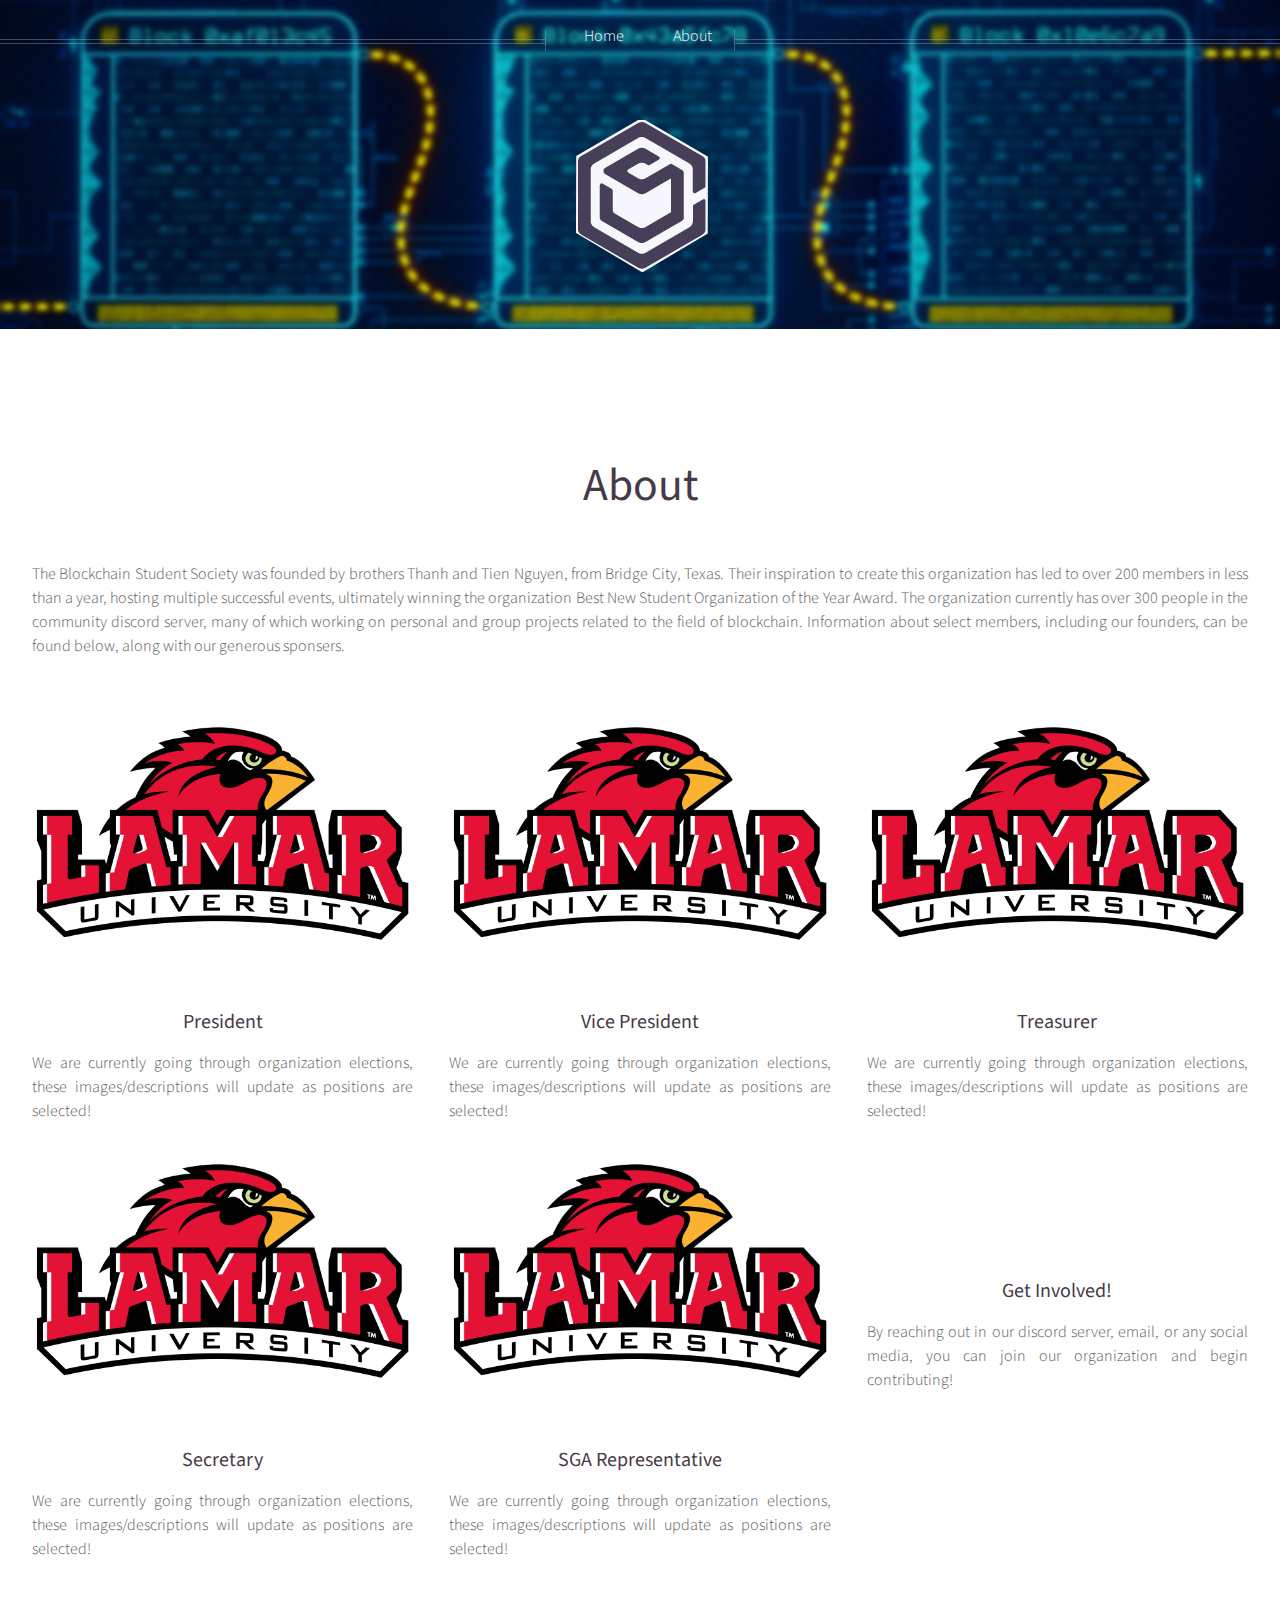
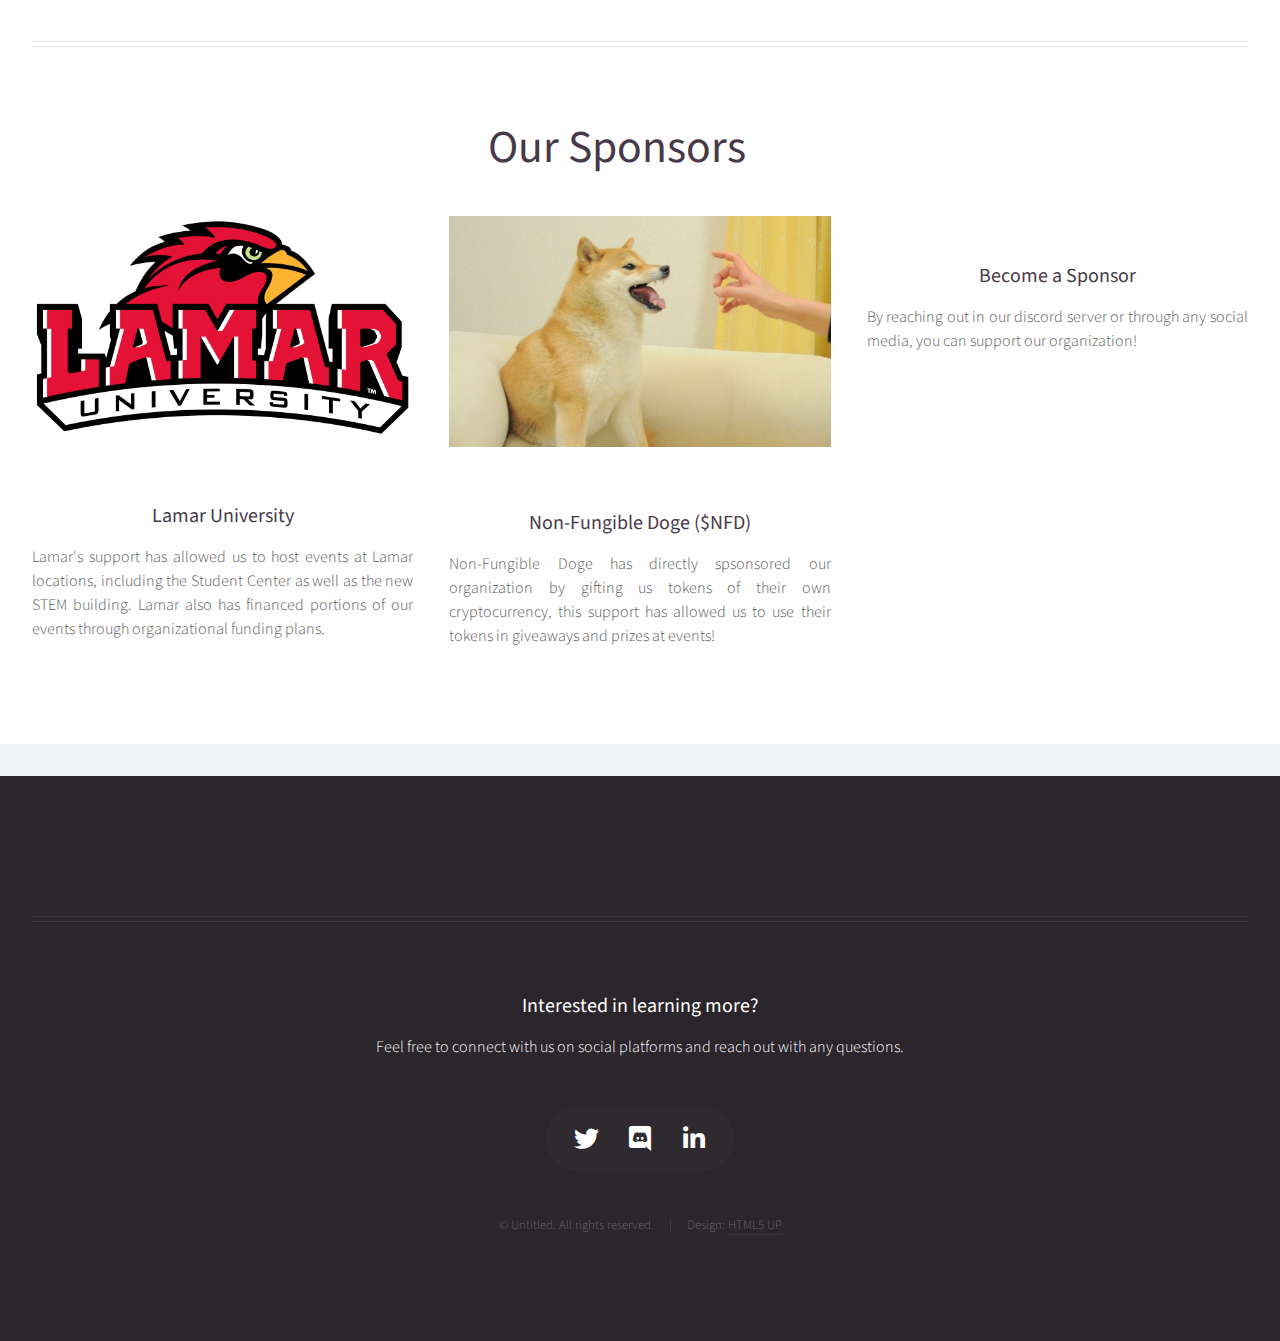
==== commit c716ac34: "updated about with locations for officers" ====
--- a/aboutPage.html
+++ b/aboutPage.html
@@ -88,6 +88,68 @@
 								to the field of blockchain. Information about select members, including our founders, can be found below, along with our 
 								generous sponsers.
 							</p>
+							</br></br>
+							<div class="row">
+								<article class="col-4 col-12-mobile special">
+									
+									<a href="https://www.lamar.edu" class="image featured"><img src="images/Lamar_Cardinals_logo.png" alt="" /></a>
+									<header>
+										<h3><a href="https://www.lamar.edu">President</a></h3>
+									</header>
+									<p>
+										We are currently going through organization elections, these images/descriptions will update as positions are selected!
+									</p>
+								</article>
+								<article class="col-4 col-12-mobile special">
+									
+									<a href="https://www.lamar.edu" class="image featured"><img src="images/Lamar_Cardinals_logo.png" alt="" /></a>
+									<header>
+										<h3><a href="https://www.lamar.edu">Vice President</a></h3>
+									</header>
+									<p>
+										We are currently going through organization elections, these images/descriptions will update as positions are selected!
+									</p>
+								</article>
+								<article class="col-4 col-12-mobile special">
+									
+									<a href="https://www.lamar.edu" class="image featured"><img src="images/Lamar_Cardinals_logo.png" alt="" /></a>
+									<header>
+										<h3><a href="https://www.lamar.edu">Treasurer</a></h3>
+									</header>
+									<p>
+										We are currently going through organization elections, these images/descriptions will update as positions are selected!
+									</p>
+								</article>
+								<article class="col-4 col-12-mobile special">
+									
+									<a href="https://www.lamar.edu" class="image featured"><img src="images/Lamar_Cardinals_logo.png" alt="" /></a>
+									<header>
+										<h3><a href="https://www.lamar.edu">Secretary</a></h3>
+									</header>
+									<p>
+										We are currently going through organization elections, these images/descriptions will update as positions are selected!
+									</p>
+								</article>
+								<article class="col-4 col-12-mobile special">
+									
+									<a href="https://www.lamar.edu" class="image featured"><img src="images/Lamar_Cardinals_logo.png" alt="" /></a>
+									<header>
+										<h3><a href="https://www.lamar.edu">SGA Representative</a></h3>
+									</header>
+									<p>
+										We are currently going through organization elections, these images/descriptions will update as positions are selected!
+									</p>
+								</article>
+								<article class="col-4 col-12-mobile special">
+									<!--<a href="#" class="image featured"><img src="images/pic09.jpg" alt="" /></a>--><br/><br/><br/><br/><br/>
+									<header>
+										<h3><a href="mailto:davery@lamar.edu"">Get Involved!</a></h3>
+									</header>
+									<p>
+										By reaching out in our discord server, email, or any social media, you can join our organization and begin contributing!
+									</p>
+								</article>
+							</div>
 							<!--<section>
 								
 								<p>
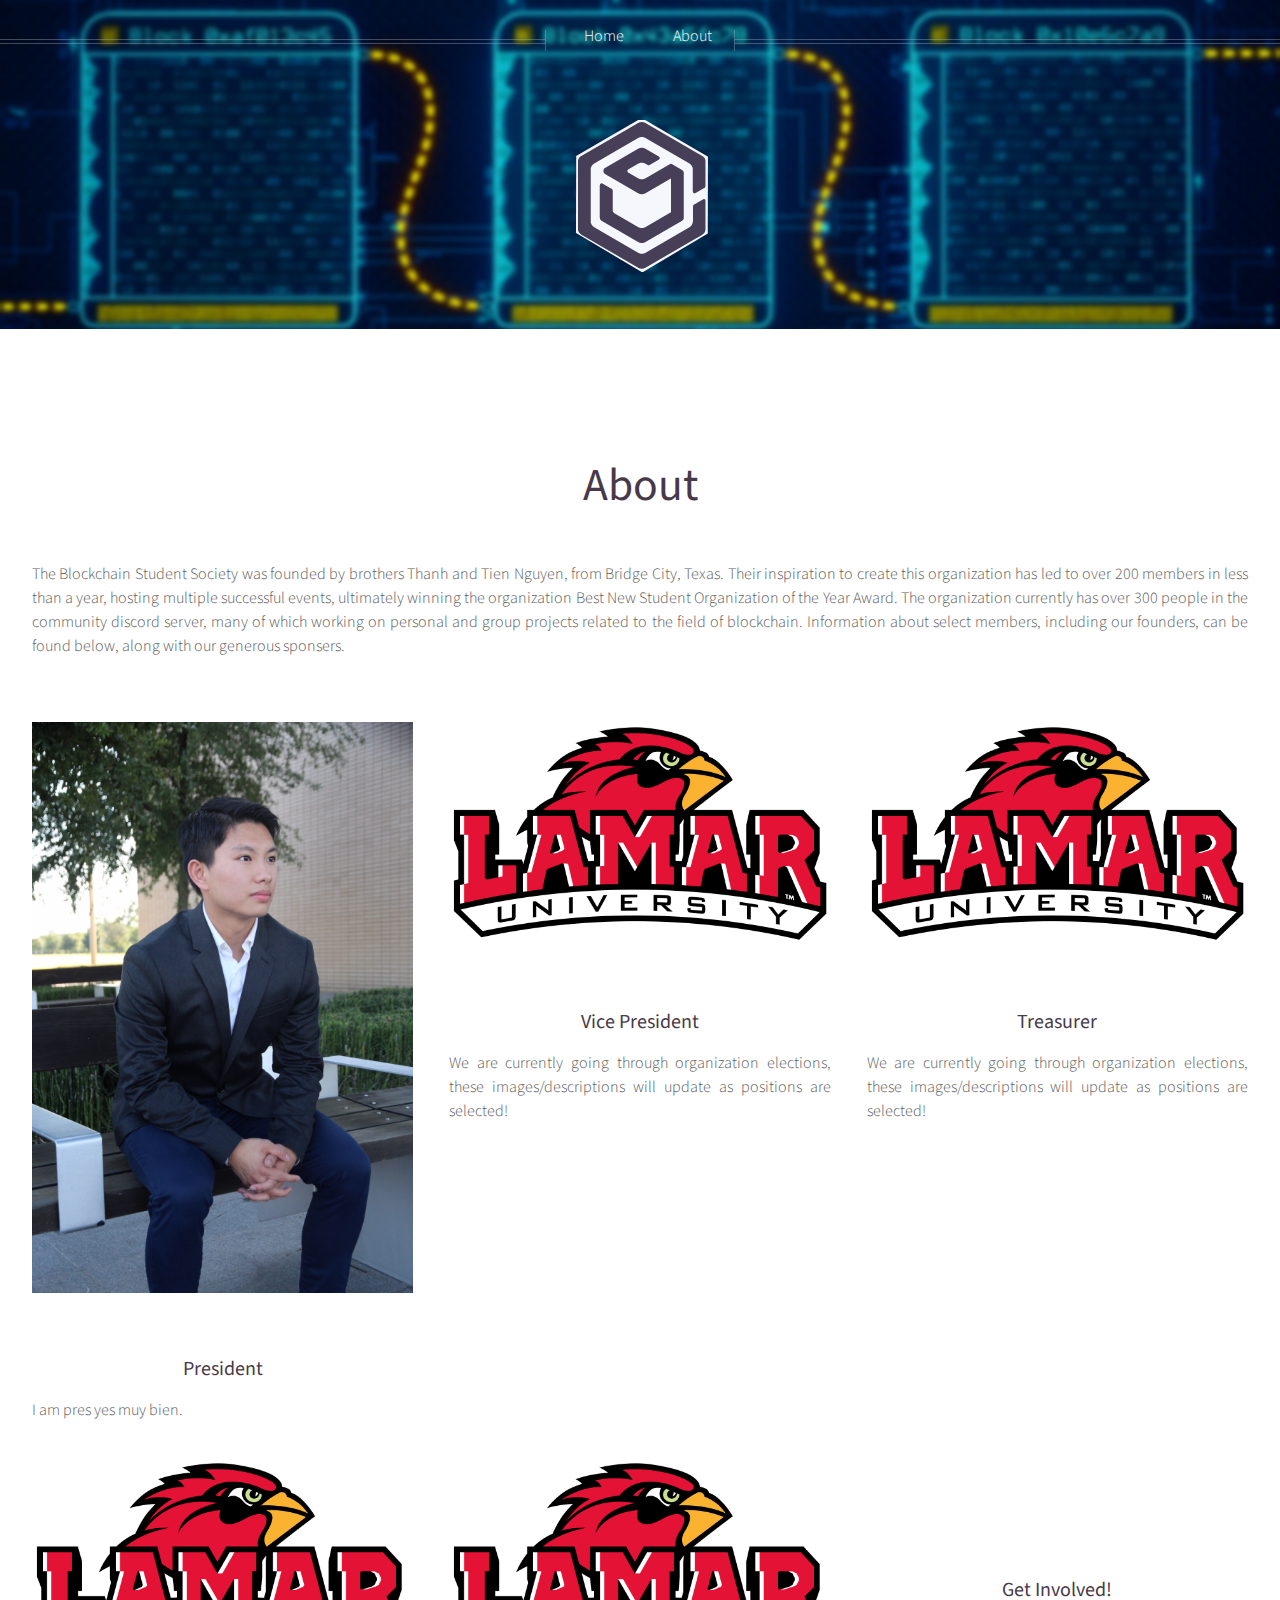
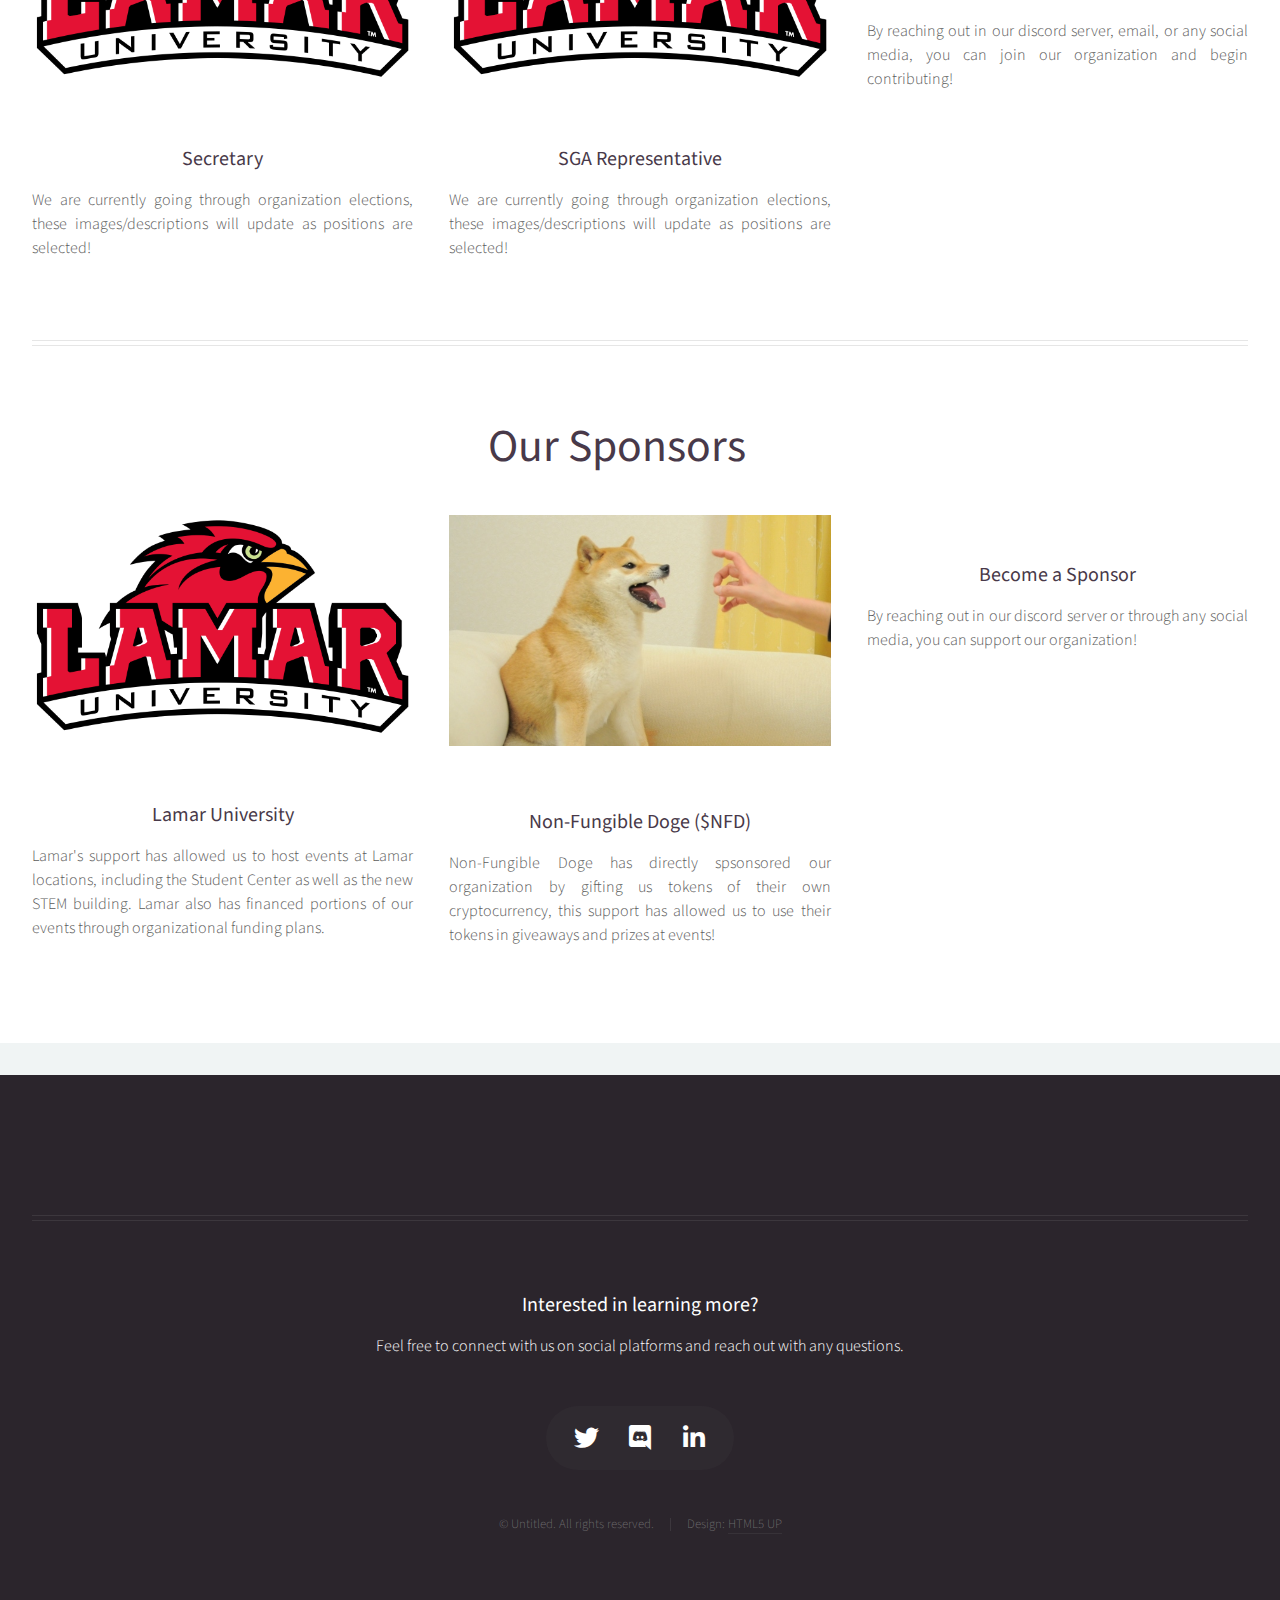
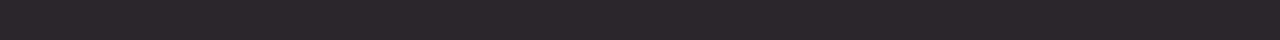
==== commit 0bdff8f6: "updated presidents bio" ====
--- a/aboutPage.html
+++ b/aboutPage.html
@@ -92,12 +92,12 @@
 							<div class="row">
 								<article class="col-4 col-12-mobile special">
 									
-									<a href="https://www.lamar.edu" class="image featured"><img src="images/Lamar_Cardinals_logo.png" alt="" /></a>
+									<a href="https://www.lamar.edu" class="image featured"><img src="images/Tien.JPG" alt="" /></a>
 									<header>
 										<h3><a href="https://www.lamar.edu">President</a></h3>
 									</header>
 									<p>
-										We are currently going through organization elections, these images/descriptions will update as positions are selected!
+										I am pres yes muy bien.
 									</p>
 								</article>
 								<article class="col-4 col-12-mobile special">
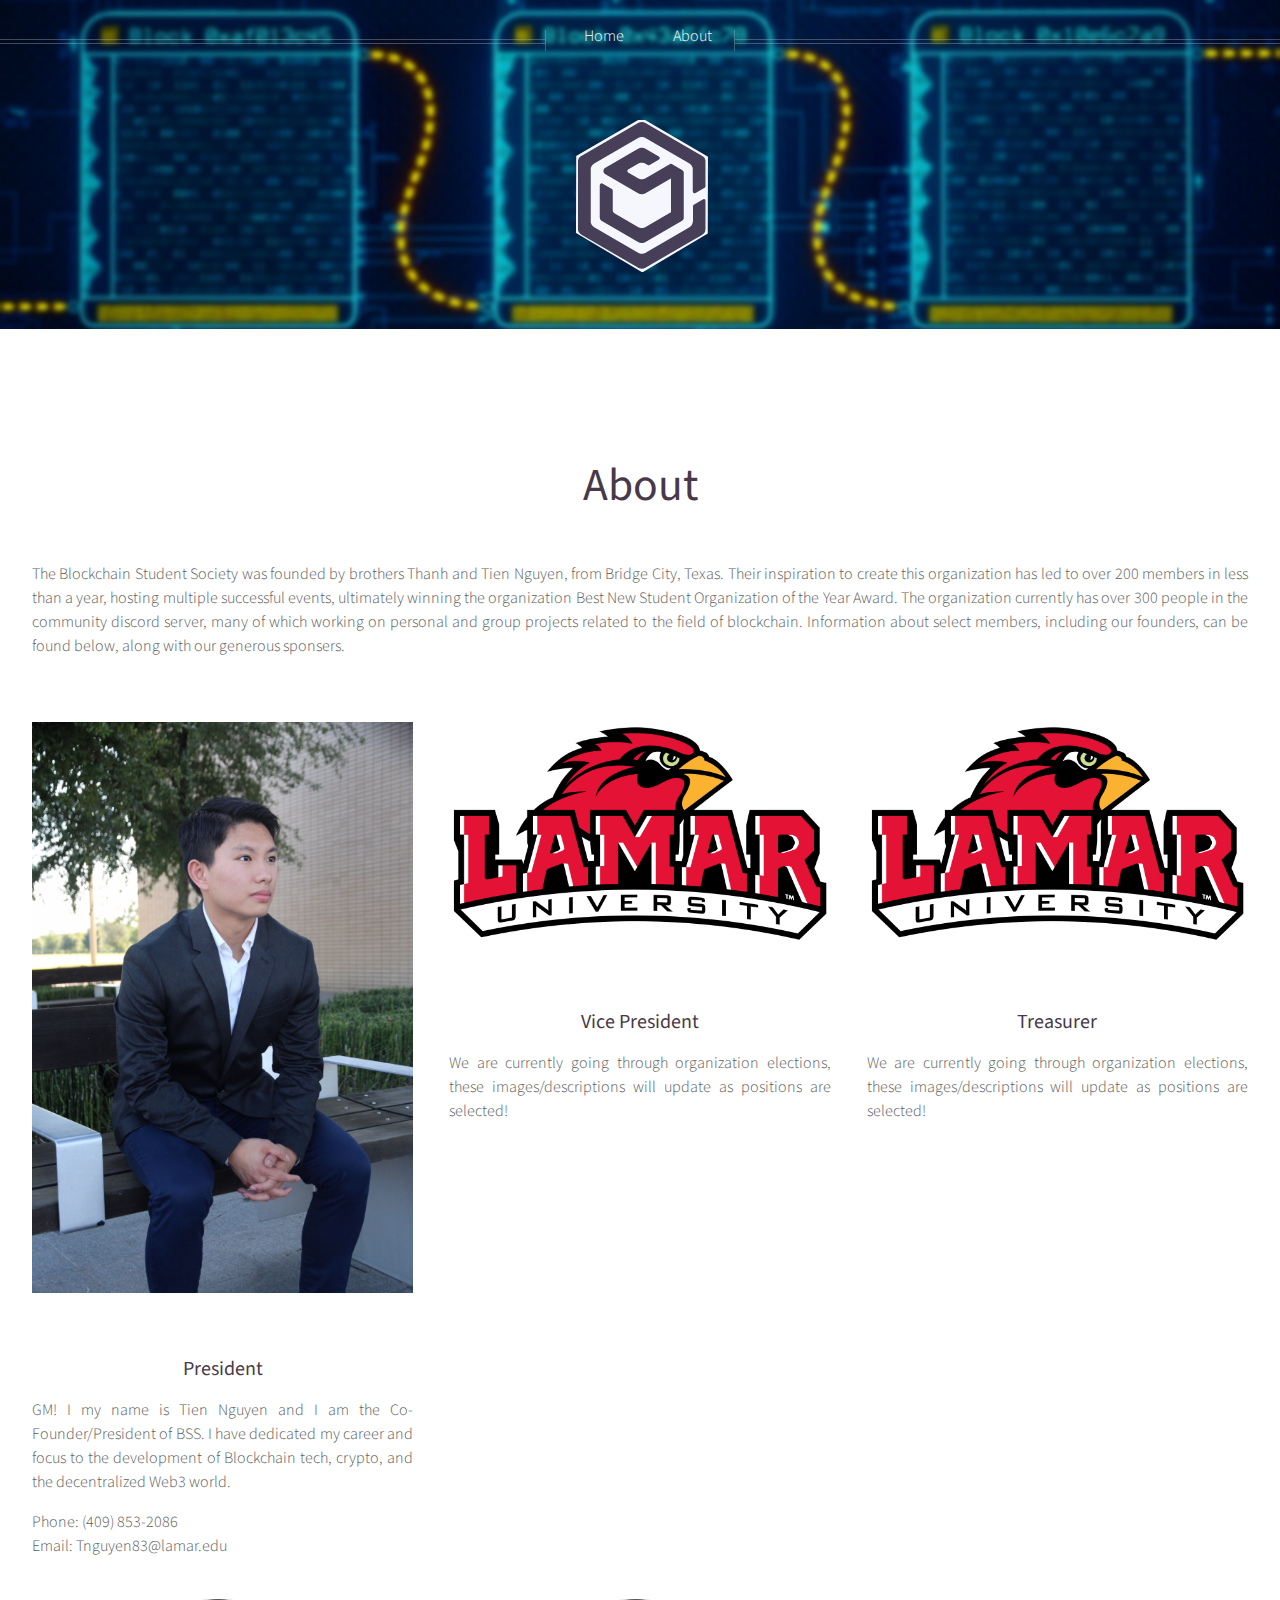
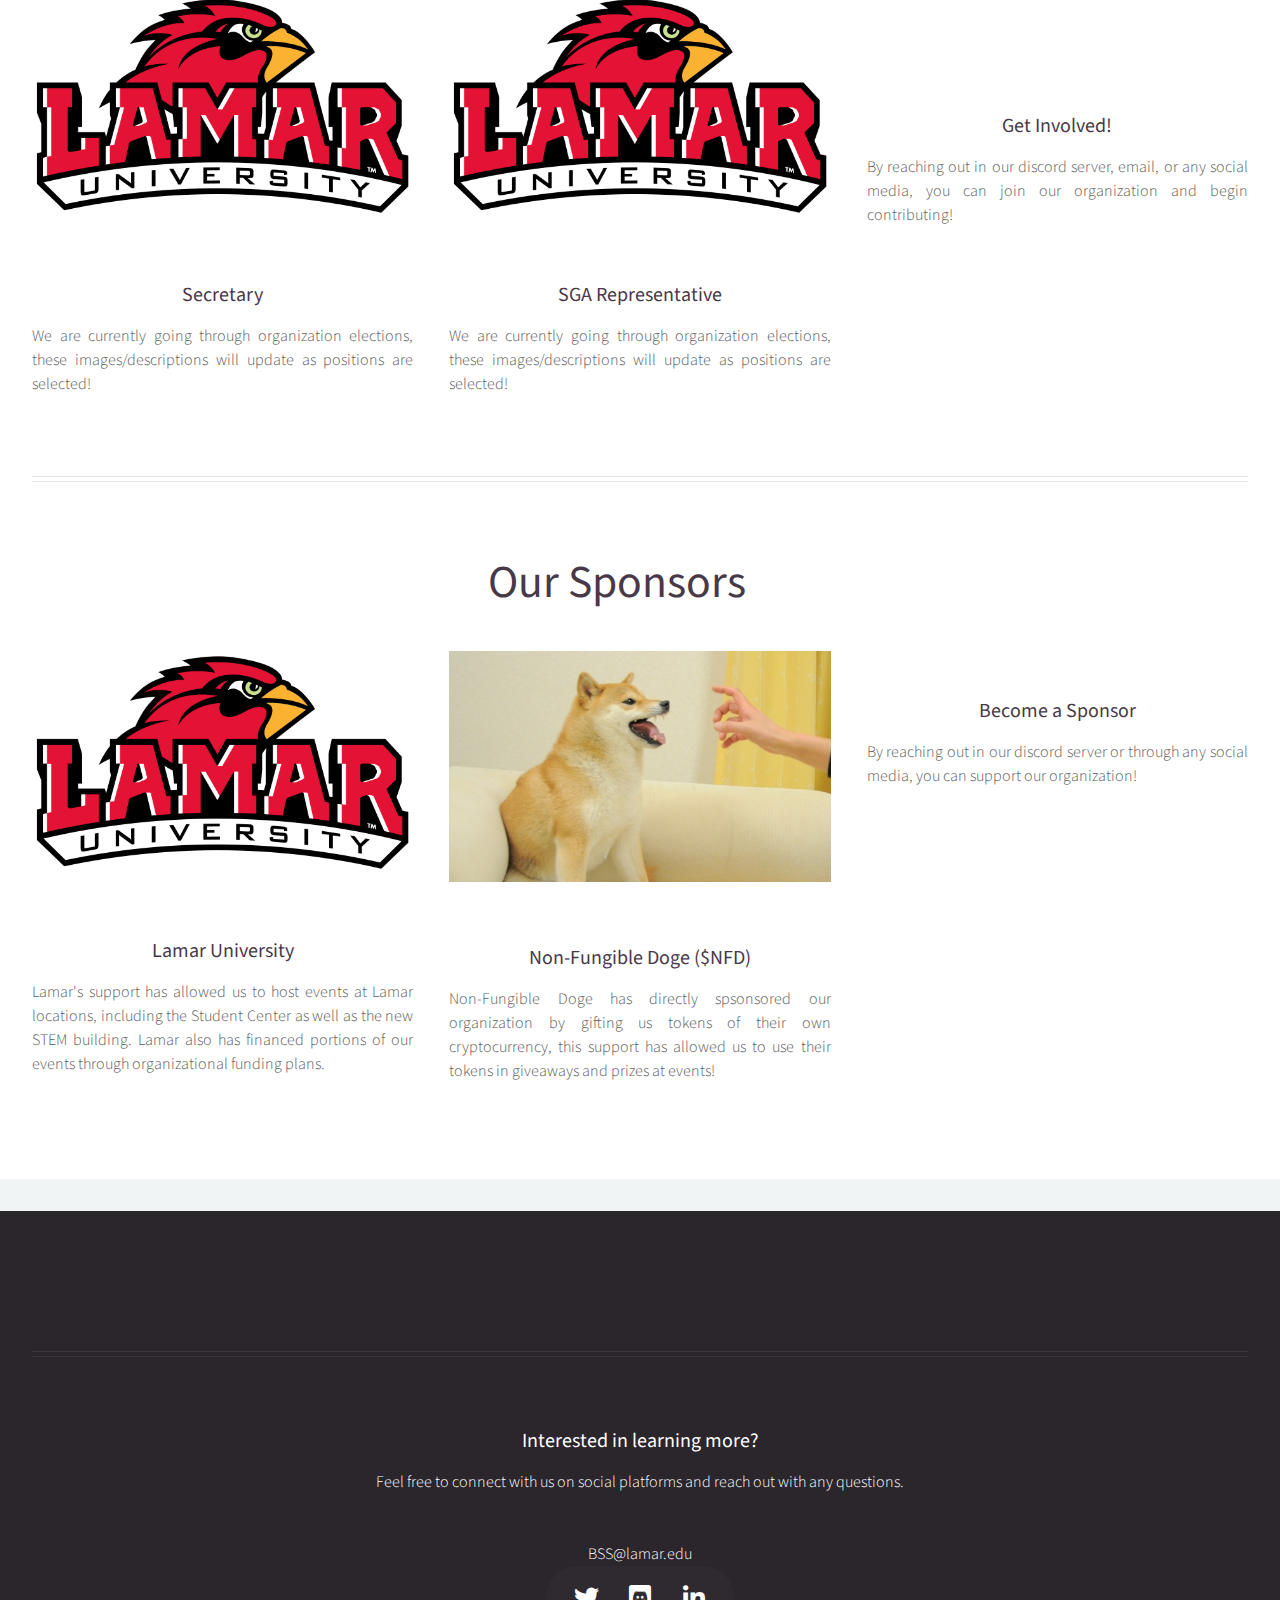
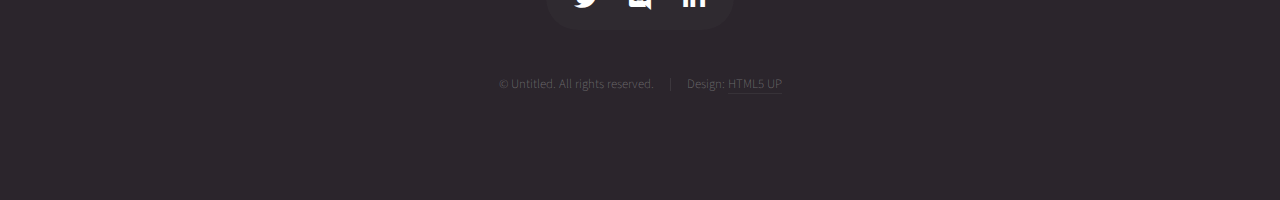
==== commit 792f1f16: "changed president bio and added BSS email at bottom of About page" ====
--- a/aboutPage.html
+++ b/aboutPage.html
@@ -92,12 +92,16 @@
 							<div class="row">
 								<article class="col-4 col-12-mobile special">
 									
-									<a href="https://www.lamar.edu" class="image featured"><img src="images/Tien.JPG" alt="" /></a>
+									<a href="https://www.linkedin.com/in/tien-nguyen-blockchain/" class="image featured"><img src="images/Tien.JPG" alt="" /></a>
 									<header>
 										<h3><a href="https://www.lamar.edu">President</a></h3>
 									</header>
 									<p>
-										I am pres yes muy bien.
+										GM! I my name is Tien Nguyen and I am the Co-Founder/President of BSS. I have dedicated my career
+										and focus to the development of Blockchain tech, crypto, and the decentralized Web3 world. 
+										<div> Phone: (409) 853-2086 </div>
+										<div>Email: Tnguyen83@lamar.edu </div>
+
 									</p>
 								</article>
 								<article class="col-4 col-12-mobile special">
@@ -335,6 +339,7 @@
 										<h3>Interested in learning more?</h3>
 									</header>
 									<p>Feel free to connect with us on social platforms and reach out with any questions.</p>
+									<div> BSS@lamar.edu </div>
 									<ul class="icons">
 										<li><a href="https://twitter.com/BSS_Epoch0" class="icon brands fa-twitter"><span class="label">Twitter</span></a></li>
 										<li><a href="https://discord.gg/ZNnqHuXAvJ" class="icon brands fa-discord"><span class="label">Discord</span></a></li>
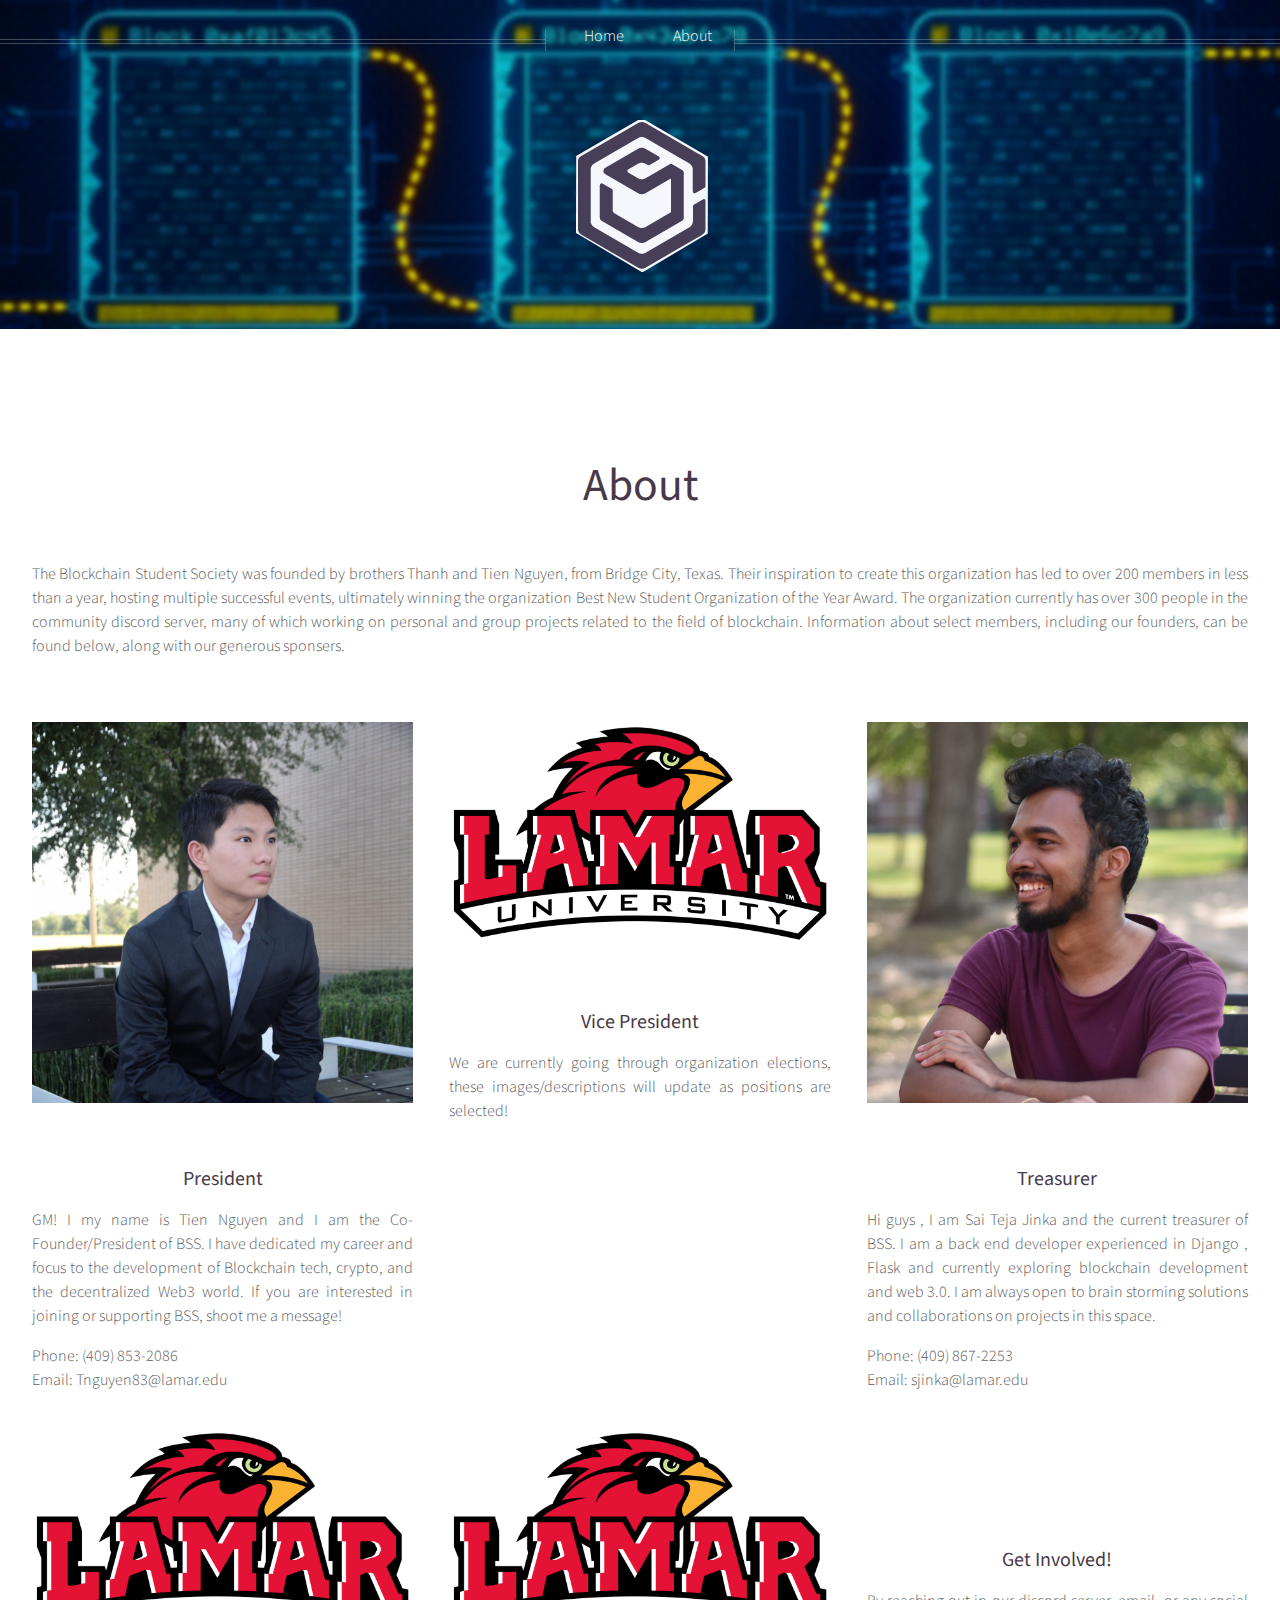
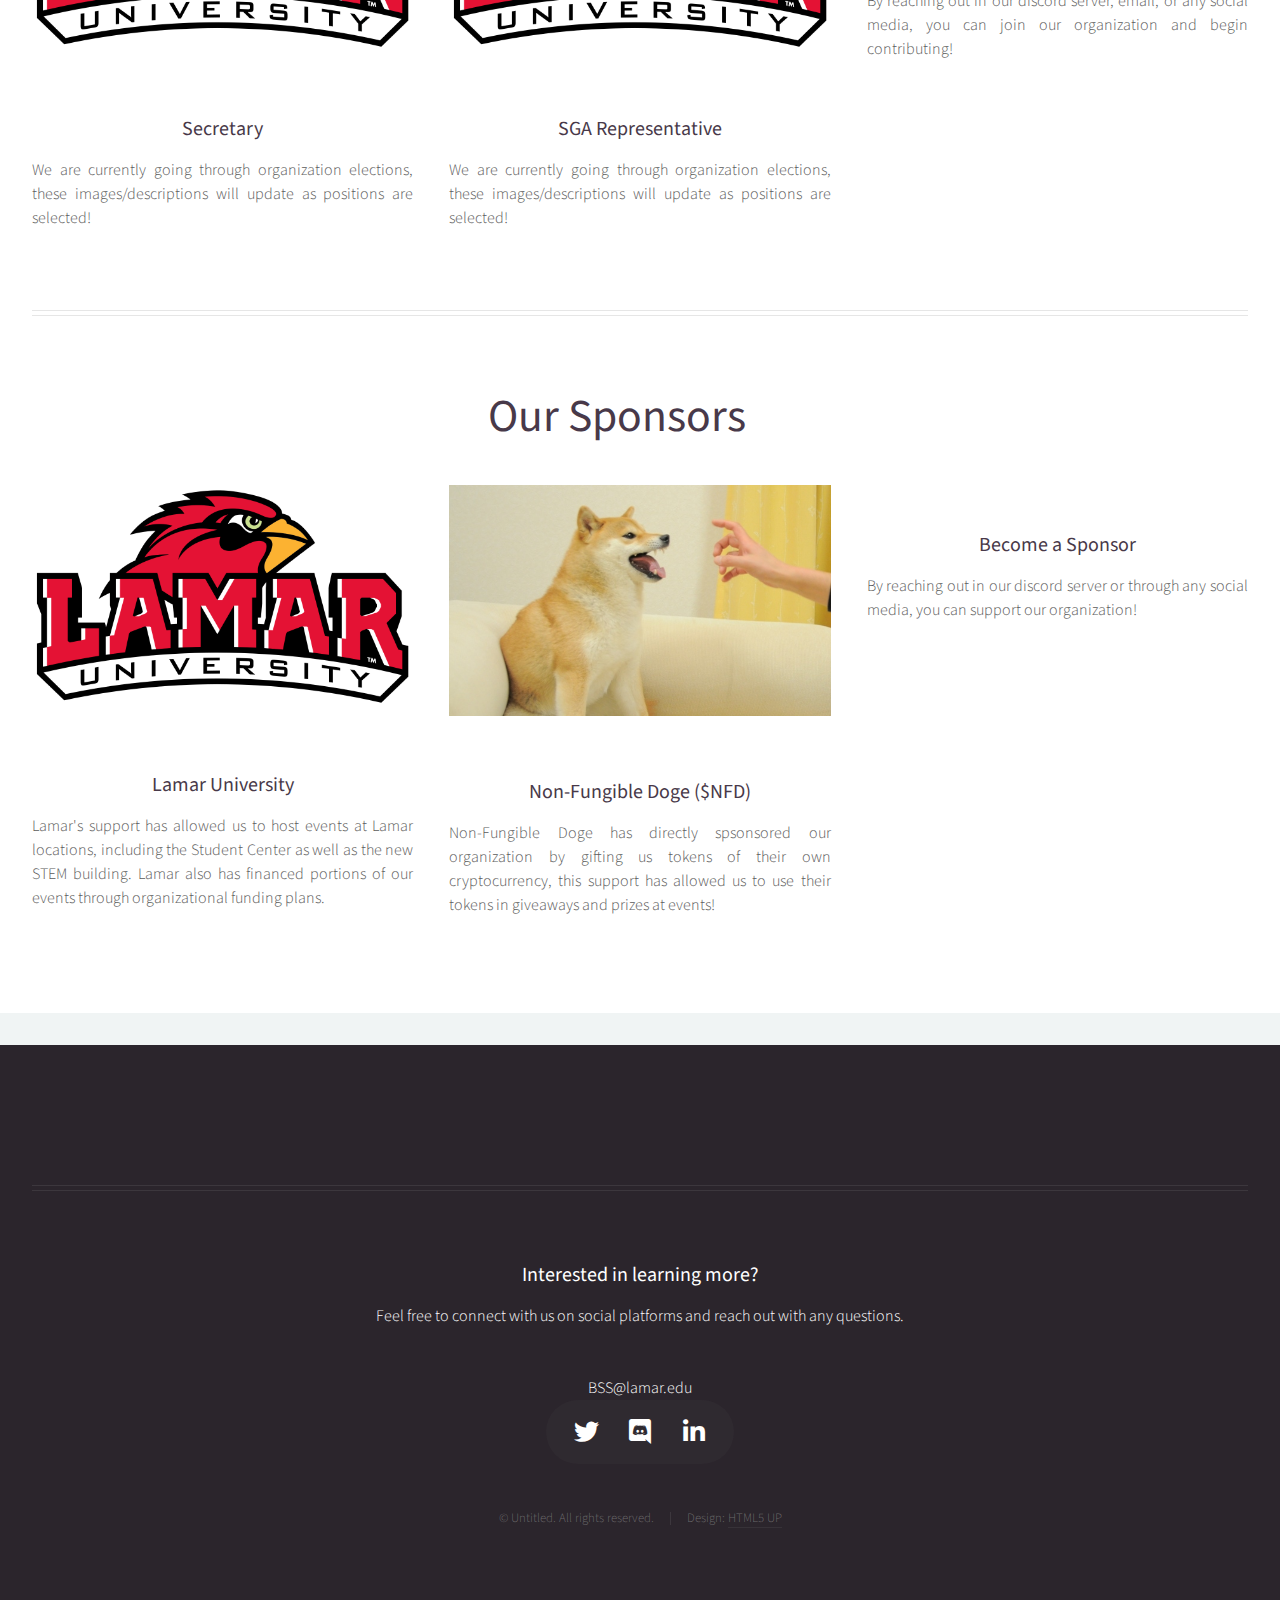
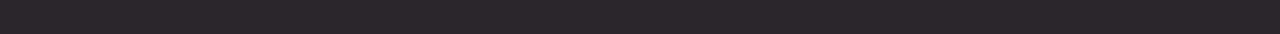
==== commit ce524d0c: "added treasurer pic, bio, and LinkedIn link" ====
--- a/aboutPage.html
+++ b/aboutPage.html
@@ -94,11 +94,12 @@
 									
 									<a href="https://www.linkedin.com/in/tien-nguyen-blockchain/" class="image featured"><img src="images/Tien.JPG" alt="" /></a>
 									<header>
-										<h3><a href="https://www.lamar.edu">President</a></h3>
+										<h3><a href="https://www.linkedin.com/in/tien-nguyen-blockchain/">President</a></h3>
 									</header>
 									<p>
 										GM! I my name is Tien Nguyen and I am the Co-Founder/President of BSS. I have dedicated my career
-										and focus to the development of Blockchain tech, crypto, and the decentralized Web3 world. 
+										and focus to the development of Blockchain tech, crypto, and the decentralized Web3 world. If you
+										are interested in joining or supporting BSS, shoot me a message!
 										<div> Phone: (409) 853-2086 </div>
 										<div>Email: Tnguyen83@lamar.edu </div>
 
@@ -116,13 +117,17 @@
 								</article>
 								<article class="col-4 col-12-mobile special">
 									
-									<a href="https://www.lamar.edu" class="image featured"><img src="images/Lamar_Cardinals_logo.png" alt="" /></a>
-									<header>
-										<h3><a href="https://www.lamar.edu">Treasurer</a></h3>
-									</header>
-									<p>
-										We are currently going through organization elections, these images/descriptions will update as positions are selected!
-									</p>
+									<a href="https://www.linkedin.com/in/saitejajinka/" class="image featured"><img src="images/Teja.jpeg" alt="" /></a>
+									<header>
+										<h3><a href="https://www.linkedin.com/in/saitejajinka/">Treasurer</a></h3>
+									</header>
+									<p>
+										Hi guys , I am  Sai Teja Jinka and the current treasurer of BSS. I am a back end developer experienced in Django , 
+										Flask and currently exploring blockchain development and web 3.0.
+										I am always open to brain storming solutions and collaborations on projects in this space.
+									</p>
+									<div>Phone: (409) 867-2253 </div>
+									<div>Email: sjinka@lamar.edu</div>
 								</article>
 								<article class="col-4 col-12-mobile special">
 									
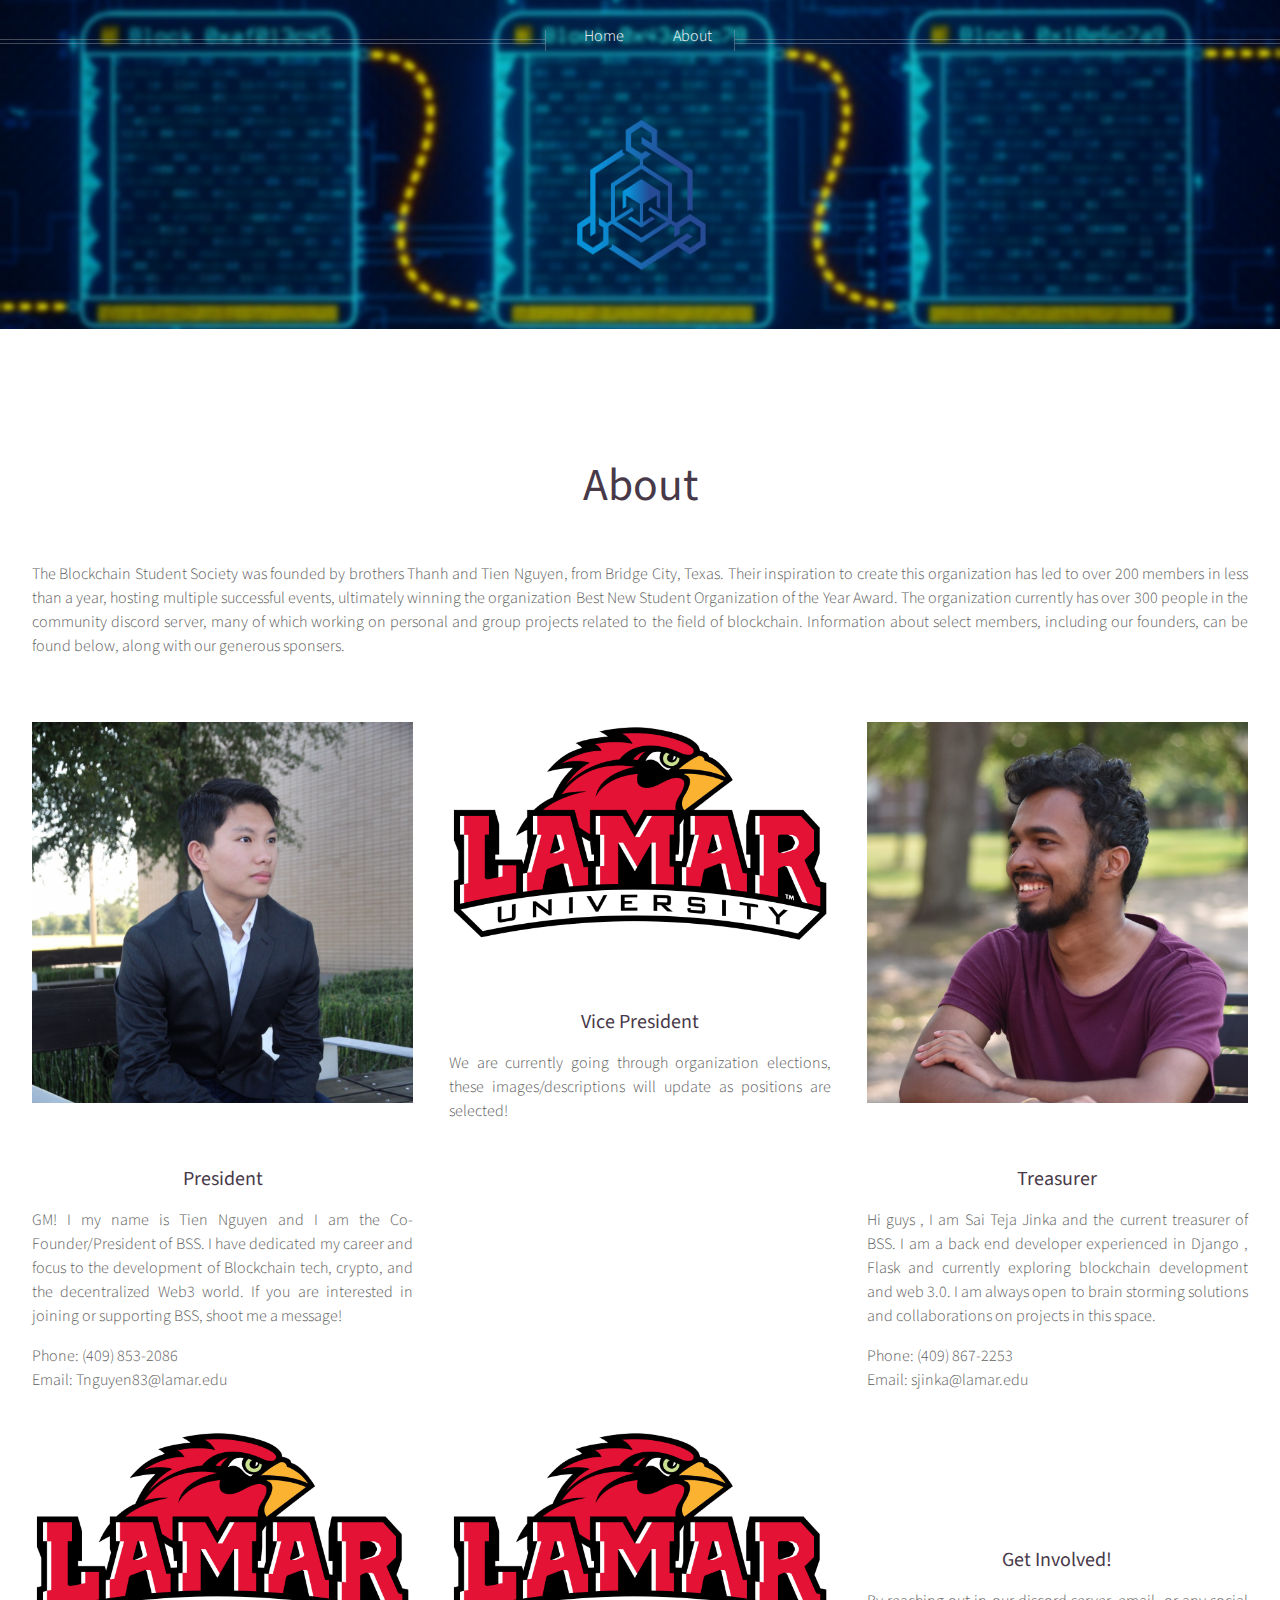
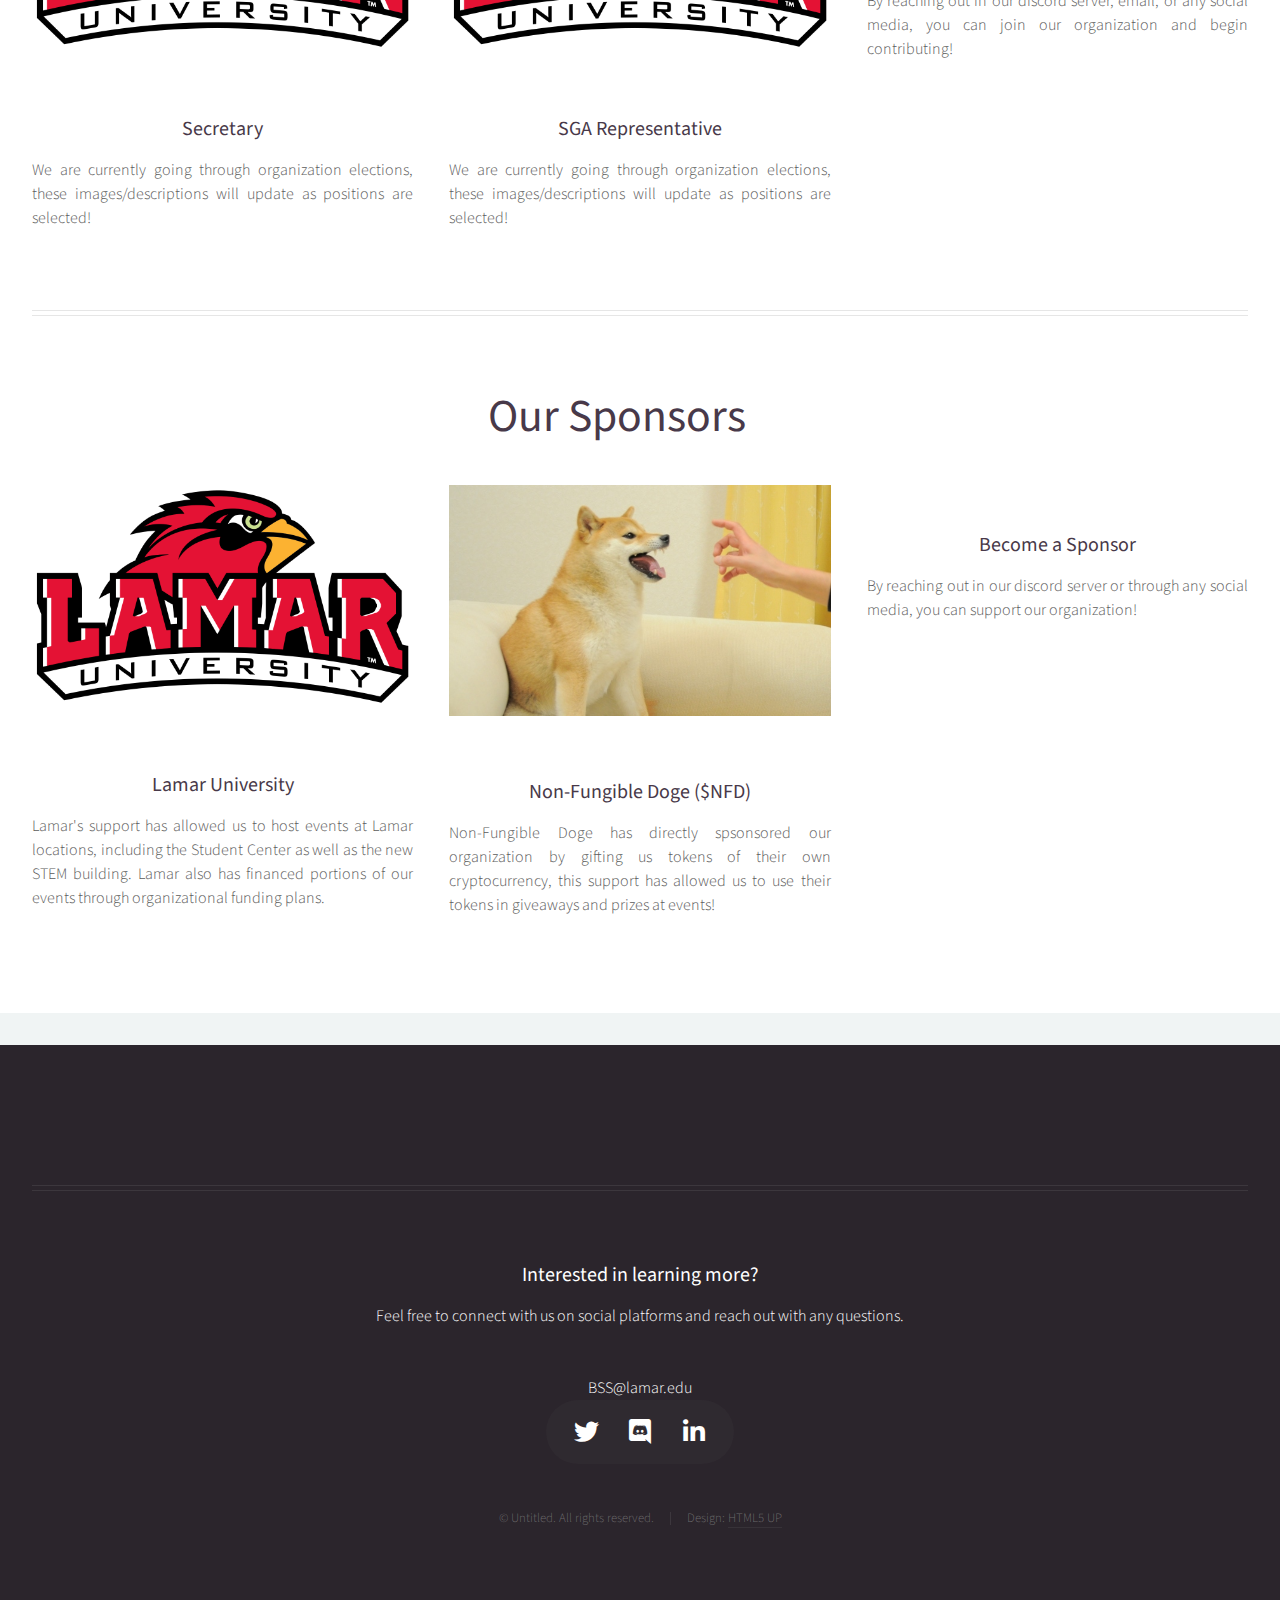
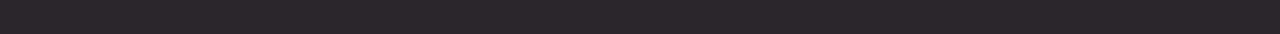
==== commit 54141a22: "updated logo on About page" ====
--- a/aboutPage.html
+++ b/aboutPage.html
@@ -21,7 +21,10 @@
 					<!-- Inner -->
 						<div class="inner">
 							<header>
-								<h1><a href="index.html" id="logo"><img src="images/BSSlogo.png"></a></h1>
+								<h1><a href="index.html" id="logo">
+									<img src="images/BSS PNG.png"
+									width="135"
+									height="152"></a></h1>
 							</header>
 						</div>
 
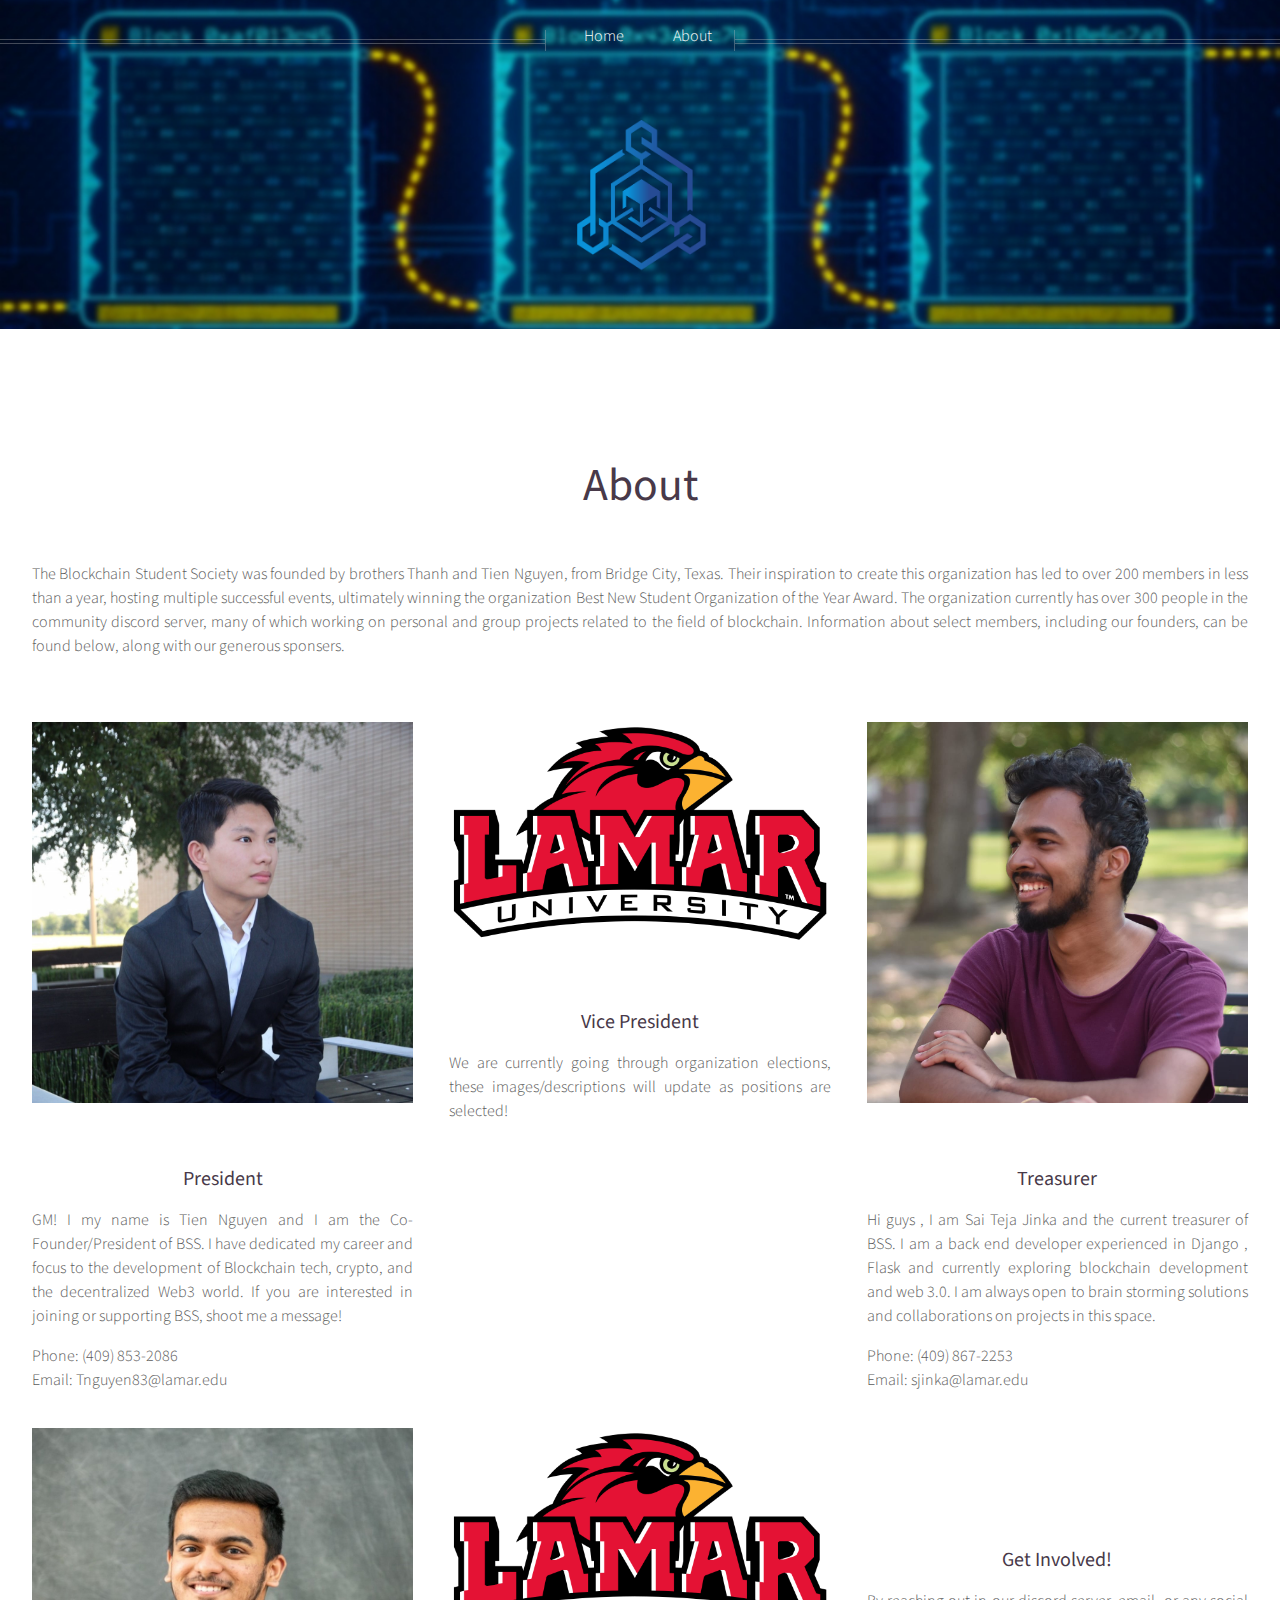
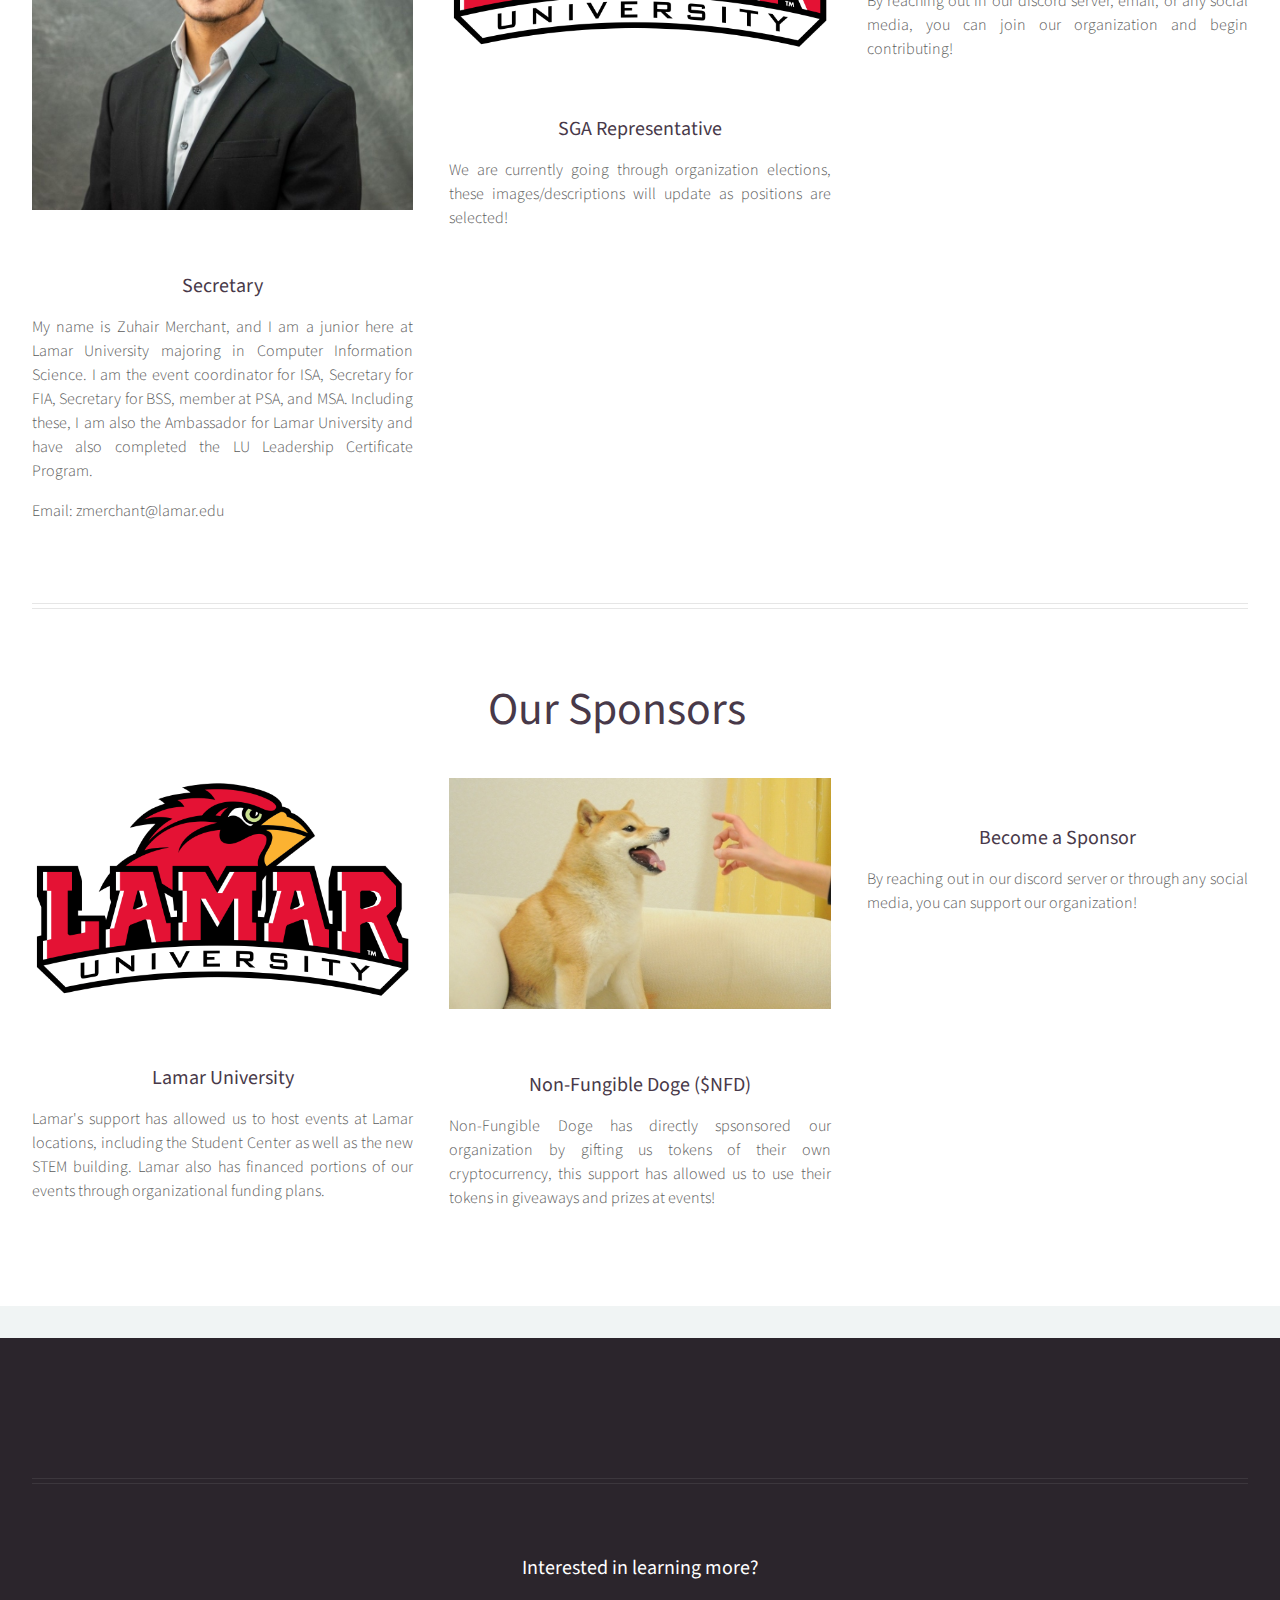
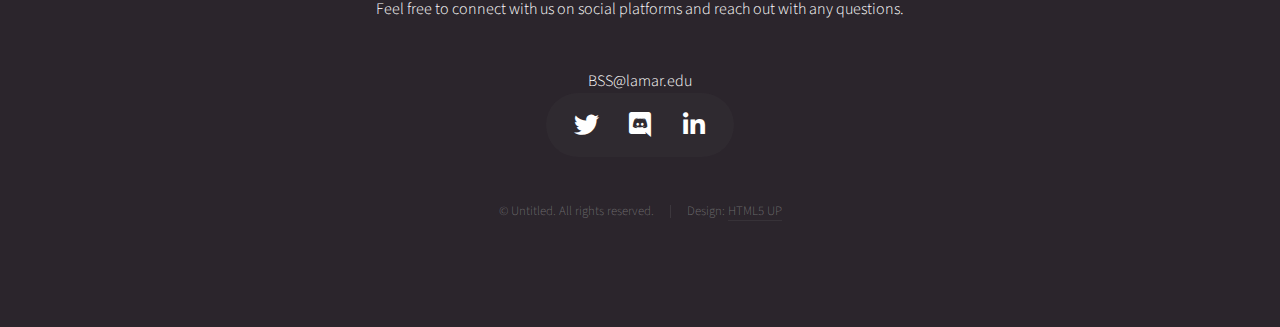
==== commit 52d592aa: "added secretary headshot and bio" ====
--- a/aboutPage.html
+++ b/aboutPage.html
@@ -134,13 +134,18 @@
 								</article>
 								<article class="col-4 col-12-mobile special">
 									
-									<a href="https://www.lamar.edu" class="image featured"><img src="images/Lamar_Cardinals_logo.png" alt="" /></a>
-									<header>
-										<h3><a href="https://www.lamar.edu">Secretary</a></h3>
-									</header>
-									<p>
-										We are currently going through organization elections, these images/descriptions will update as positions are selected!
-									</p>
+									<a href="https://www.linkedin.com/in/zuhair-merchant-6364a7201" class="image featured"><img src="images/zuhair.jpg" alt="" /></a>
+									<header>
+										<h3><a href="https://www.linkedin.com/in/zuhair-merchant-6364a7201">Secretary</a></h3>
+									</header>
+									<p>
+										My name is Zuhair Merchant, and I am a junior here at Lamar University majoring in Computer
+										Information Science. 
+										I am the event coordinator for ISA, Secretary for FIA, Secretary for BSS, member at PSA, and MSA.
+										Including these, I am also the Ambassador for Lamar University and have also completed the LU Leadership
+										Certificate Program.
+									</p>
+									<div>Email: zmerchant@lamar.edu</div>
 								</article>
 								<article class="col-4 col-12-mobile special">
 									
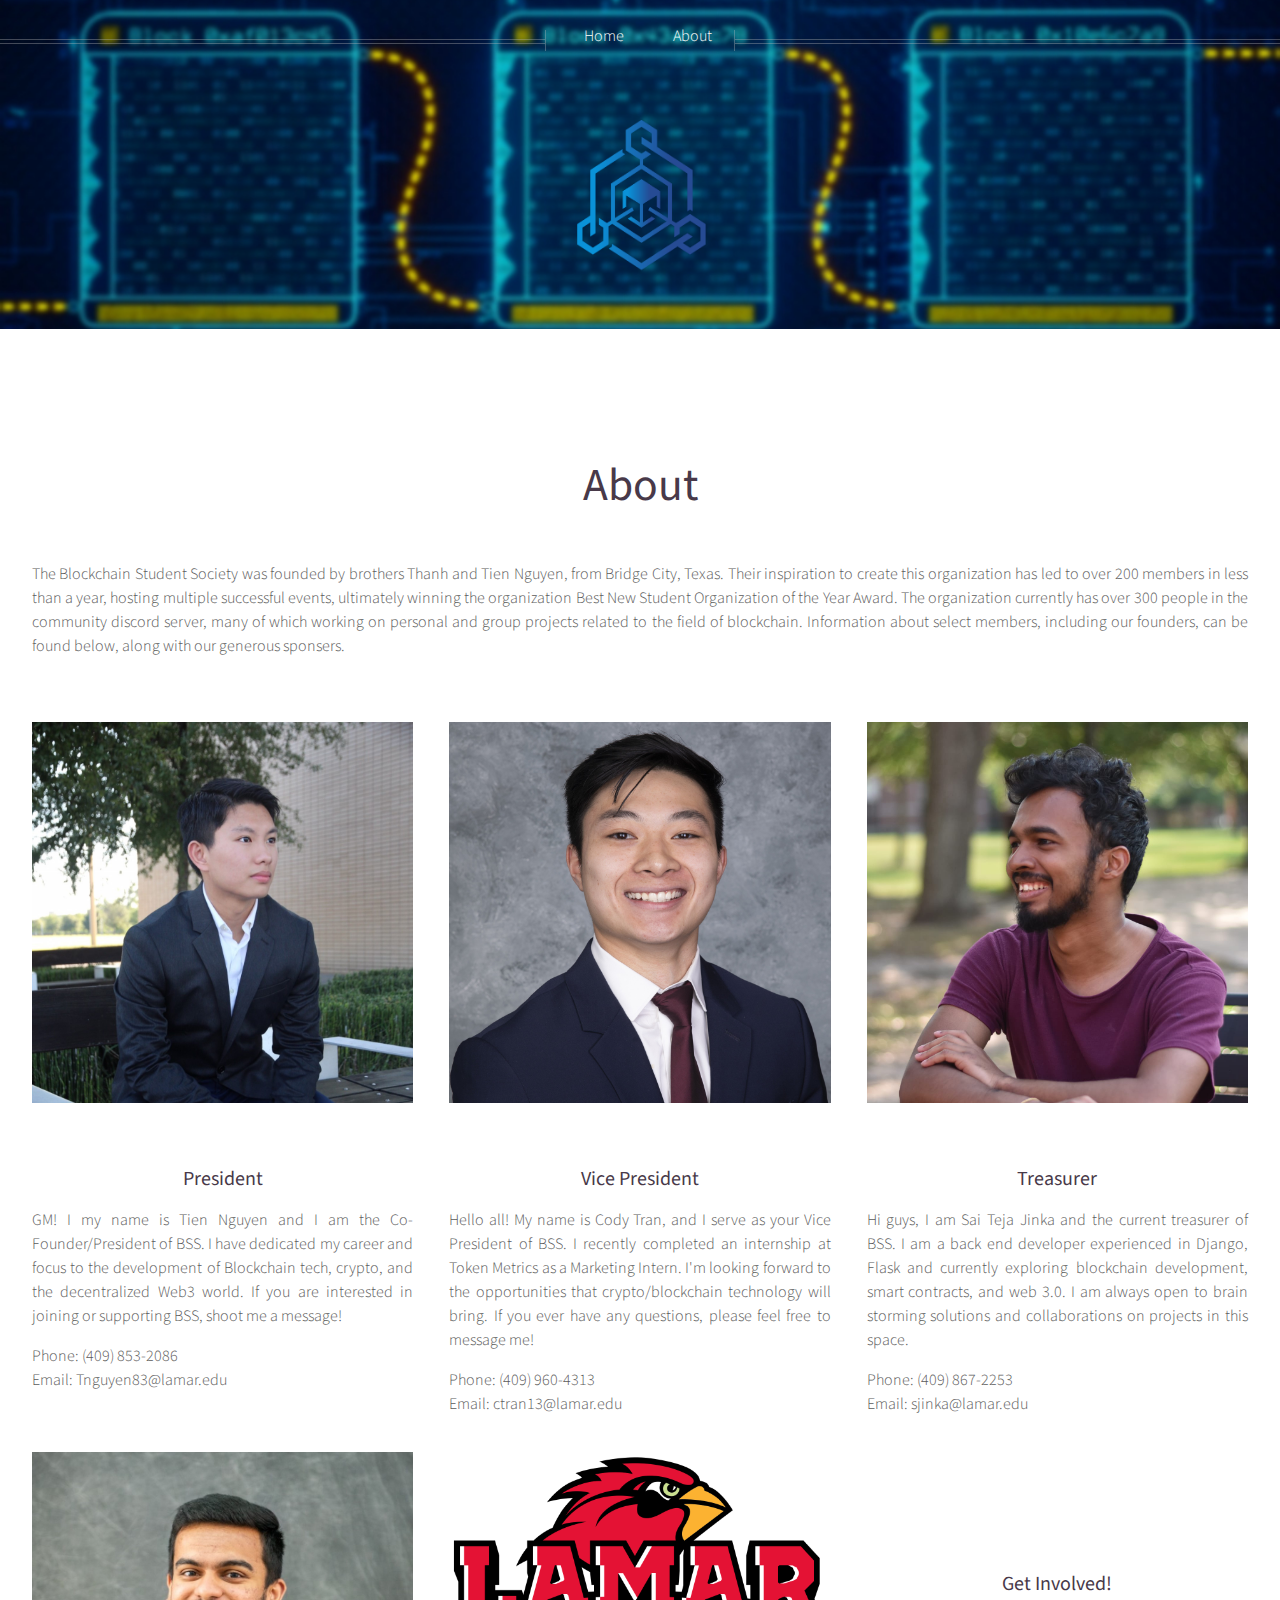
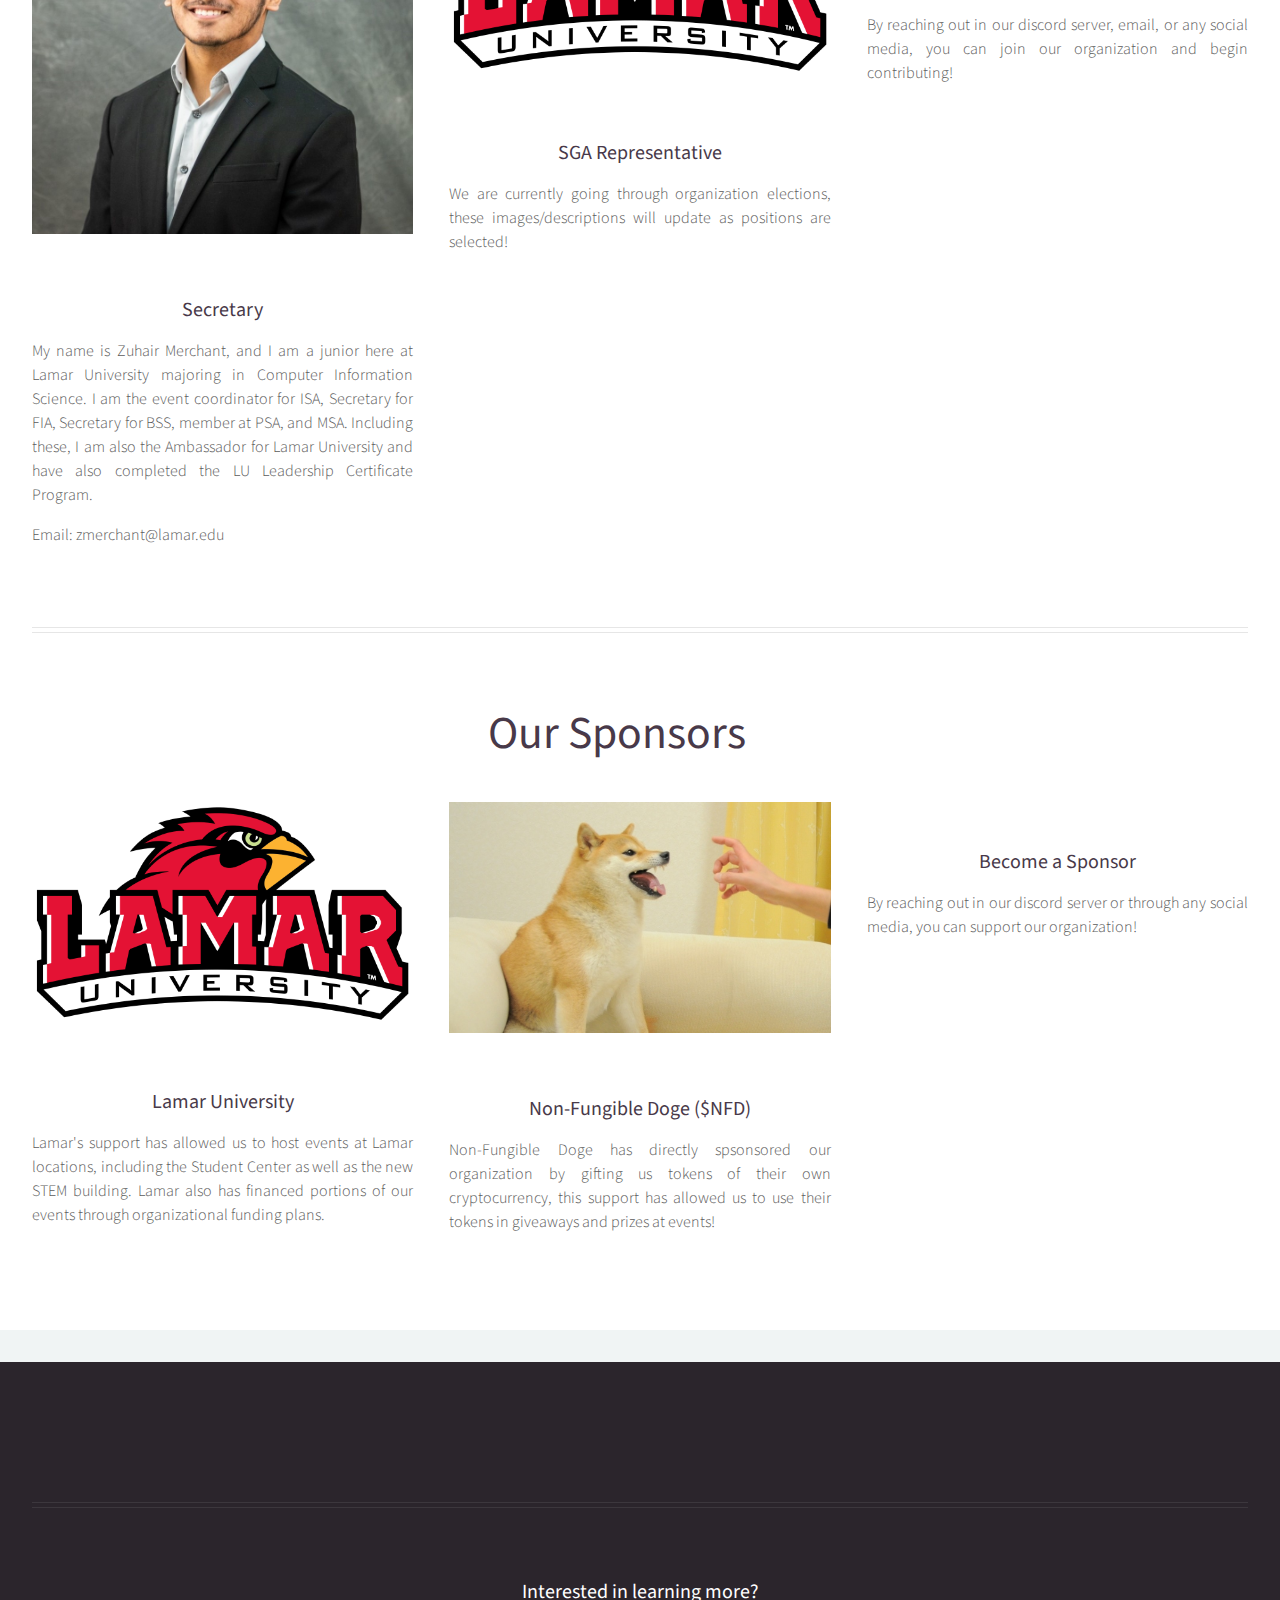
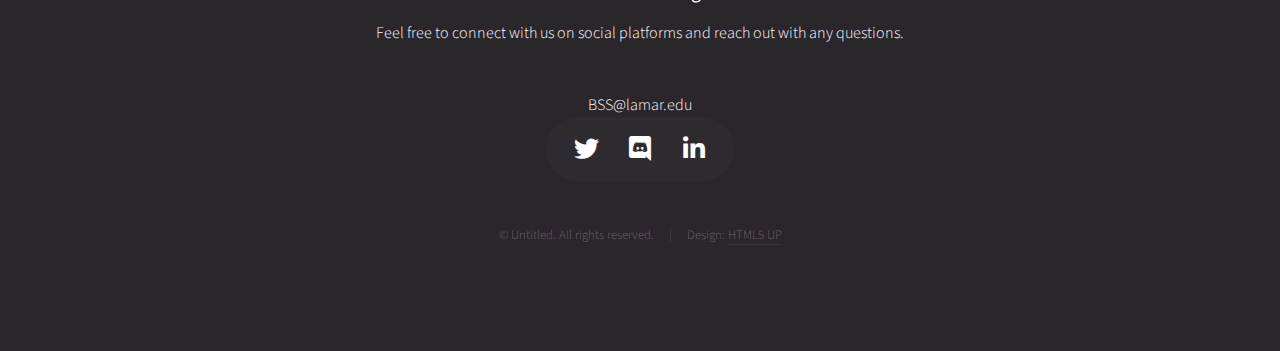
==== commit e630ad9f: "Added cody VP headshot, linkedIn url, and bio" ====
--- a/aboutPage.html
+++ b/aboutPage.html
@@ -103,20 +103,24 @@
 										GM! I my name is Tien Nguyen and I am the Co-Founder/President of BSS. I have dedicated my career
 										and focus to the development of Blockchain tech, crypto, and the decentralized Web3 world. If you
 										are interested in joining or supporting BSS, shoot me a message!
-										<div> Phone: (409) 853-2086 </div>
+										<div>Phone: (409) 853-2086 </div>
 										<div>Email: Tnguyen83@lamar.edu </div>
 
 									</p>
 								</article>
 								<article class="col-4 col-12-mobile special">
 									
-									<a href="https://www.lamar.edu" class="image featured"><img src="images/Lamar_Cardinals_logo.png" alt="" /></a>
-									<header>
-										<h3><a href="https://www.lamar.edu">Vice President</a></h3>
-									</header>
-									<p>
-										We are currently going through organization elections, these images/descriptions will update as positions are selected!
-									</p>
+									<a href="https://www.linkedin.com/in/codyhtran/" class="image featured"><img src="images/codys_img.jpg" alt="" /></a>
+									<header>
+										<h3><a href="https://www.linkedin.com/in/codyhtran/">Vice President</a></h3>
+									</header>
+									<p> Hello all! My name is Cody Tran, and I serve as your Vice President of BSS. I recently
+										completed an internship at Token Metrics as a Marketing Intern. I'm looking forward to the 
+										opportunities that crypto/blockchain technology will bring. 
+										If you ever have any questions, please feel free to message me!
+									</p>
+									<div>Phone: (409) 960-4313 </div>
+									<div>Email: ctran13@lamar.edu</div>
 								</article>
 								<article class="col-4 col-12-mobile special">
 									
@@ -125,9 +129,9 @@
 										<h3><a href="https://www.linkedin.com/in/saitejajinka/">Treasurer</a></h3>
 									</header>
 									<p>
-										Hi guys , I am  Sai Teja Jinka and the current treasurer of BSS. I am a back end developer experienced in Django , 
-										Flask and currently exploring blockchain development and web 3.0.
-										I am always open to brain storming solutions and collaborations on projects in this space.
+										Hi guys, I am  Sai Teja Jinka and the current treasurer of BSS. I am a back end developer experienced in Django, 
+										Flask and currently exploring blockchain development, smart contracts, and web 3.0.
+										I am always open to brain storming solutions and collaborations on projects in this space. 
 									</p>
 									<div>Phone: (409) 867-2253 </div>
 									<div>Email: sjinka@lamar.edu</div>
